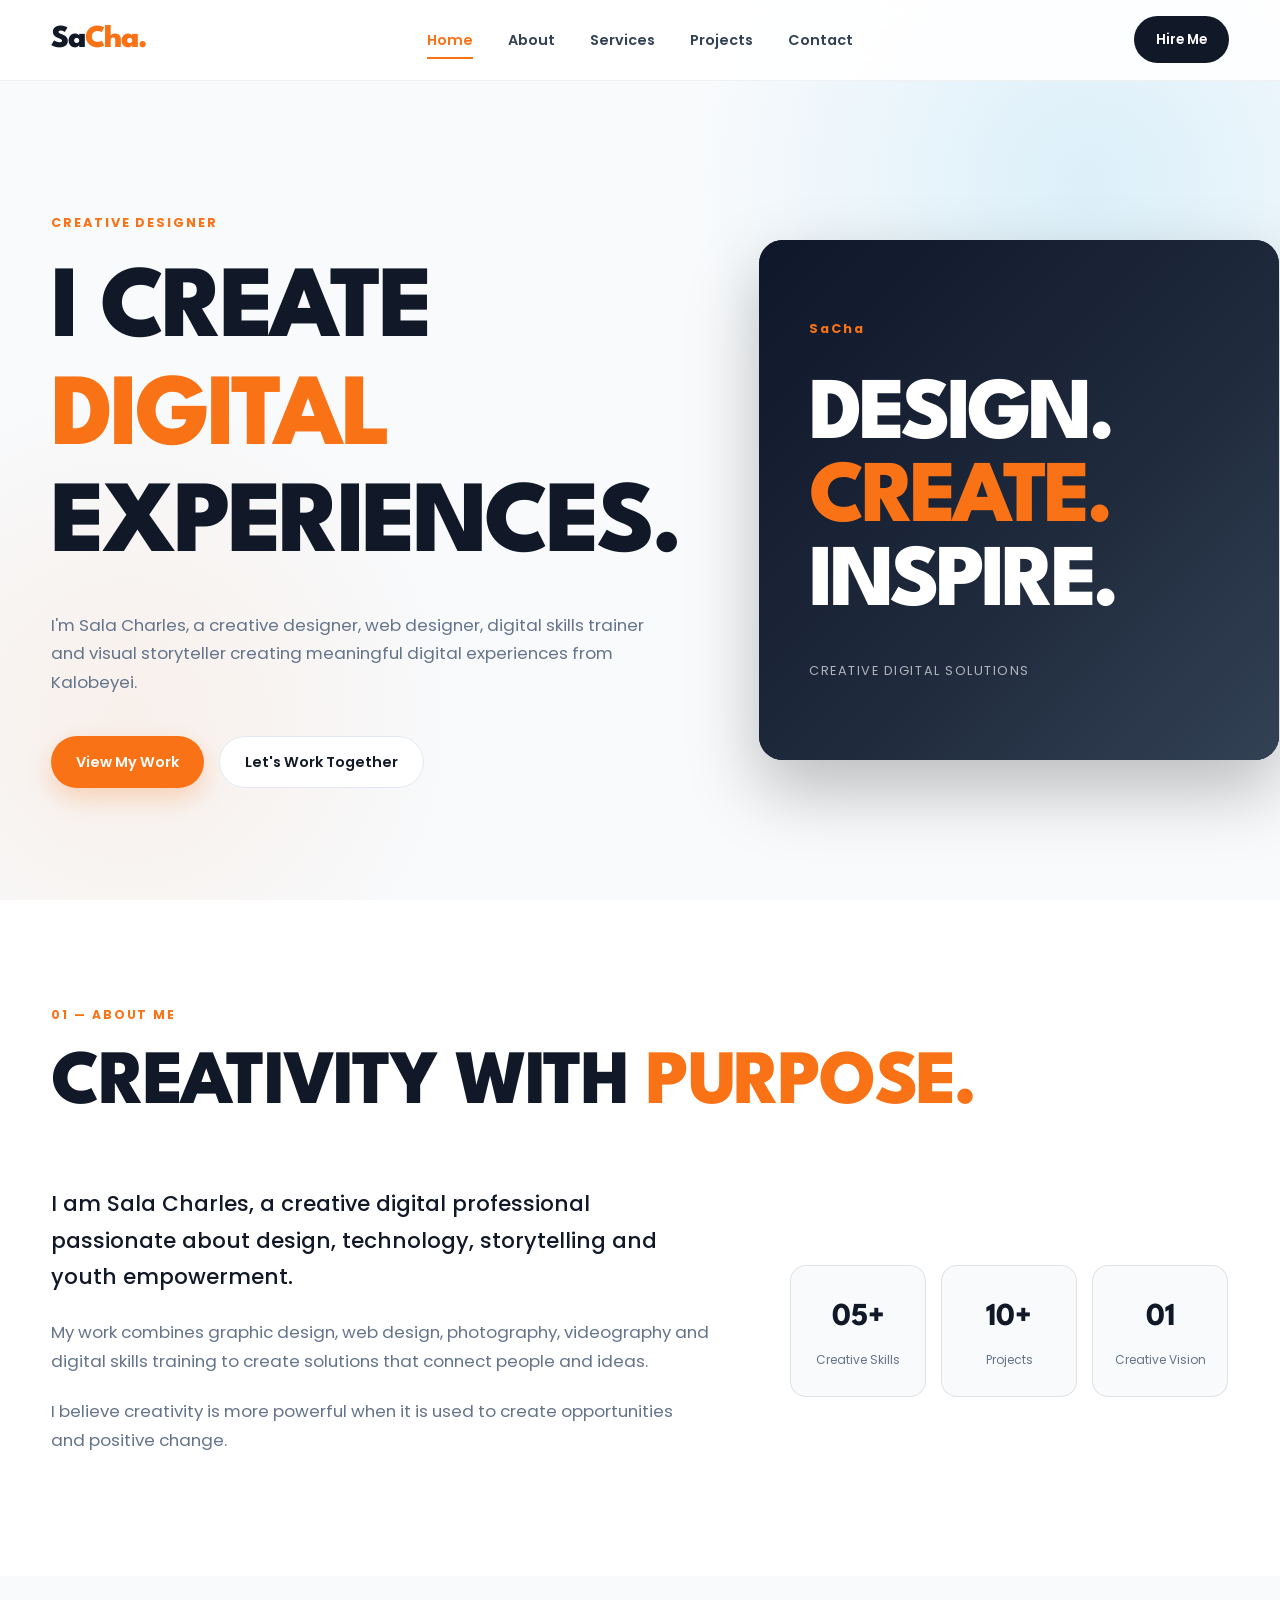
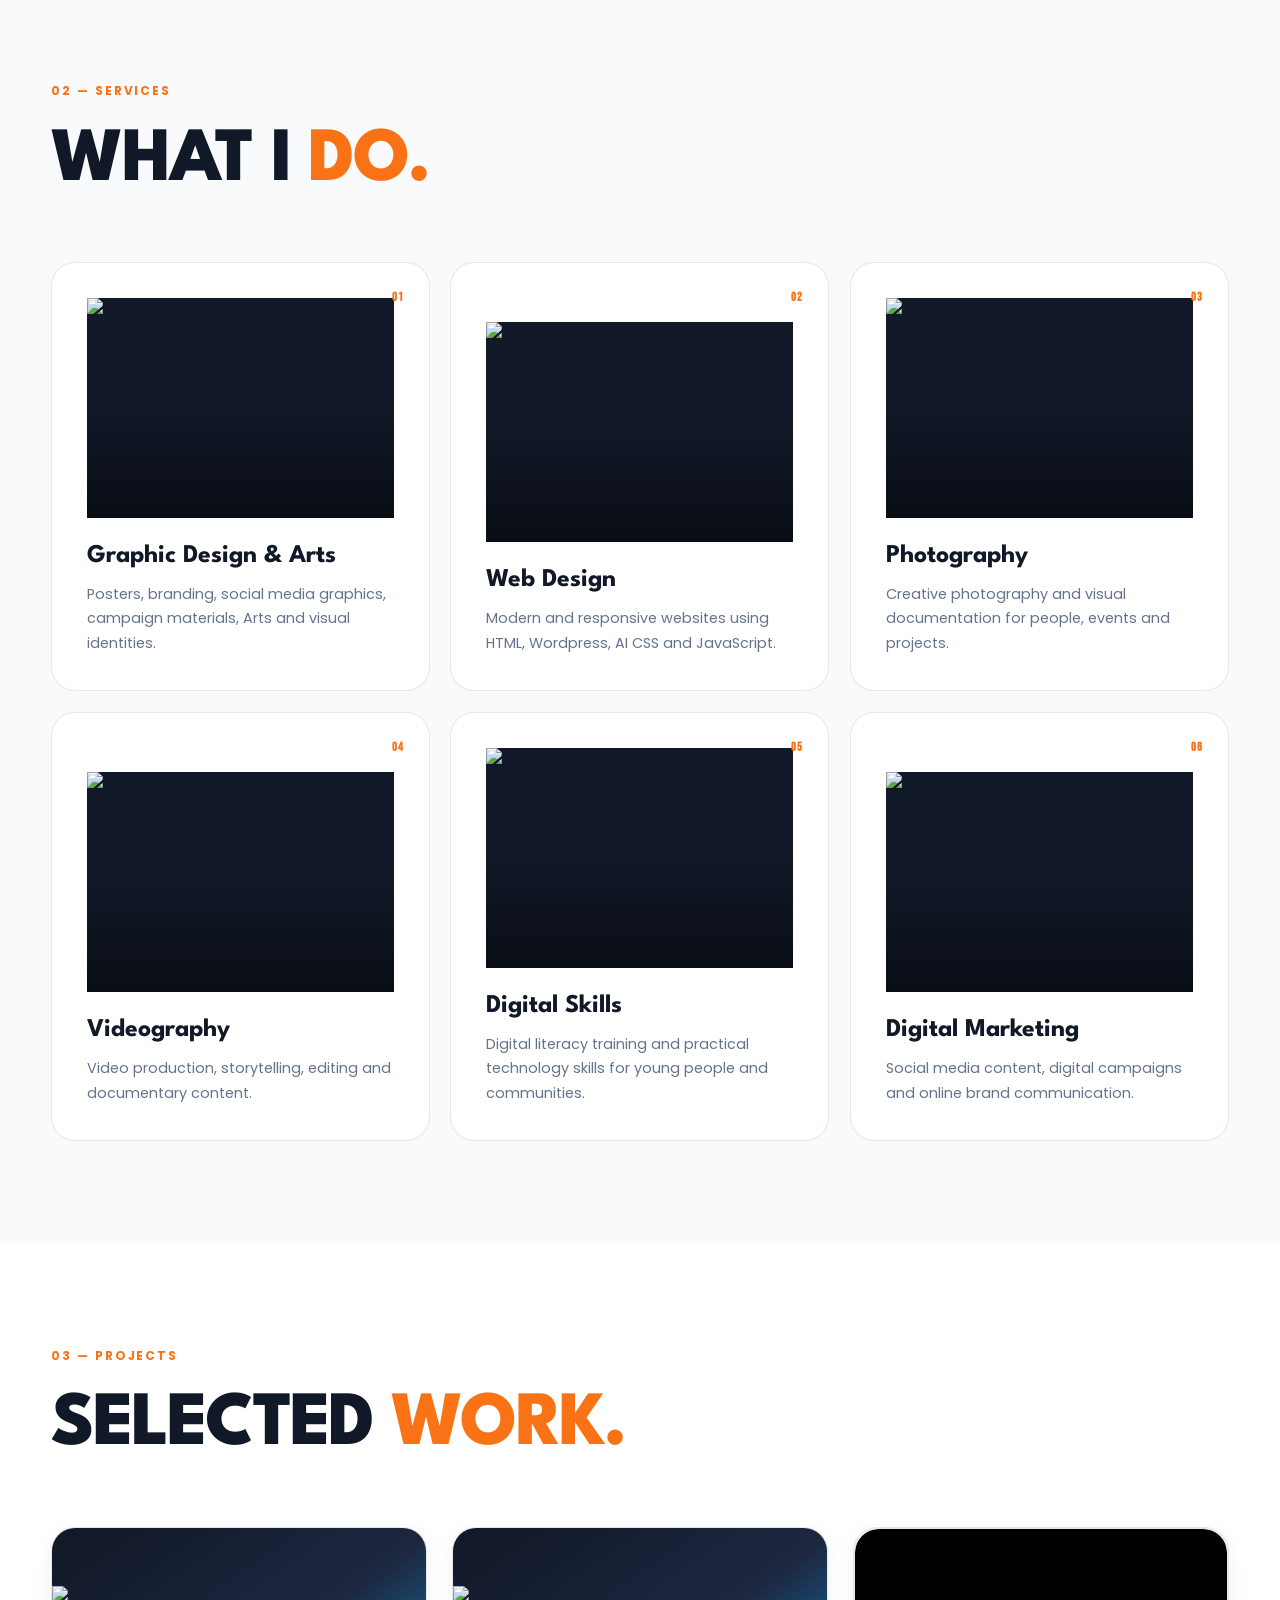
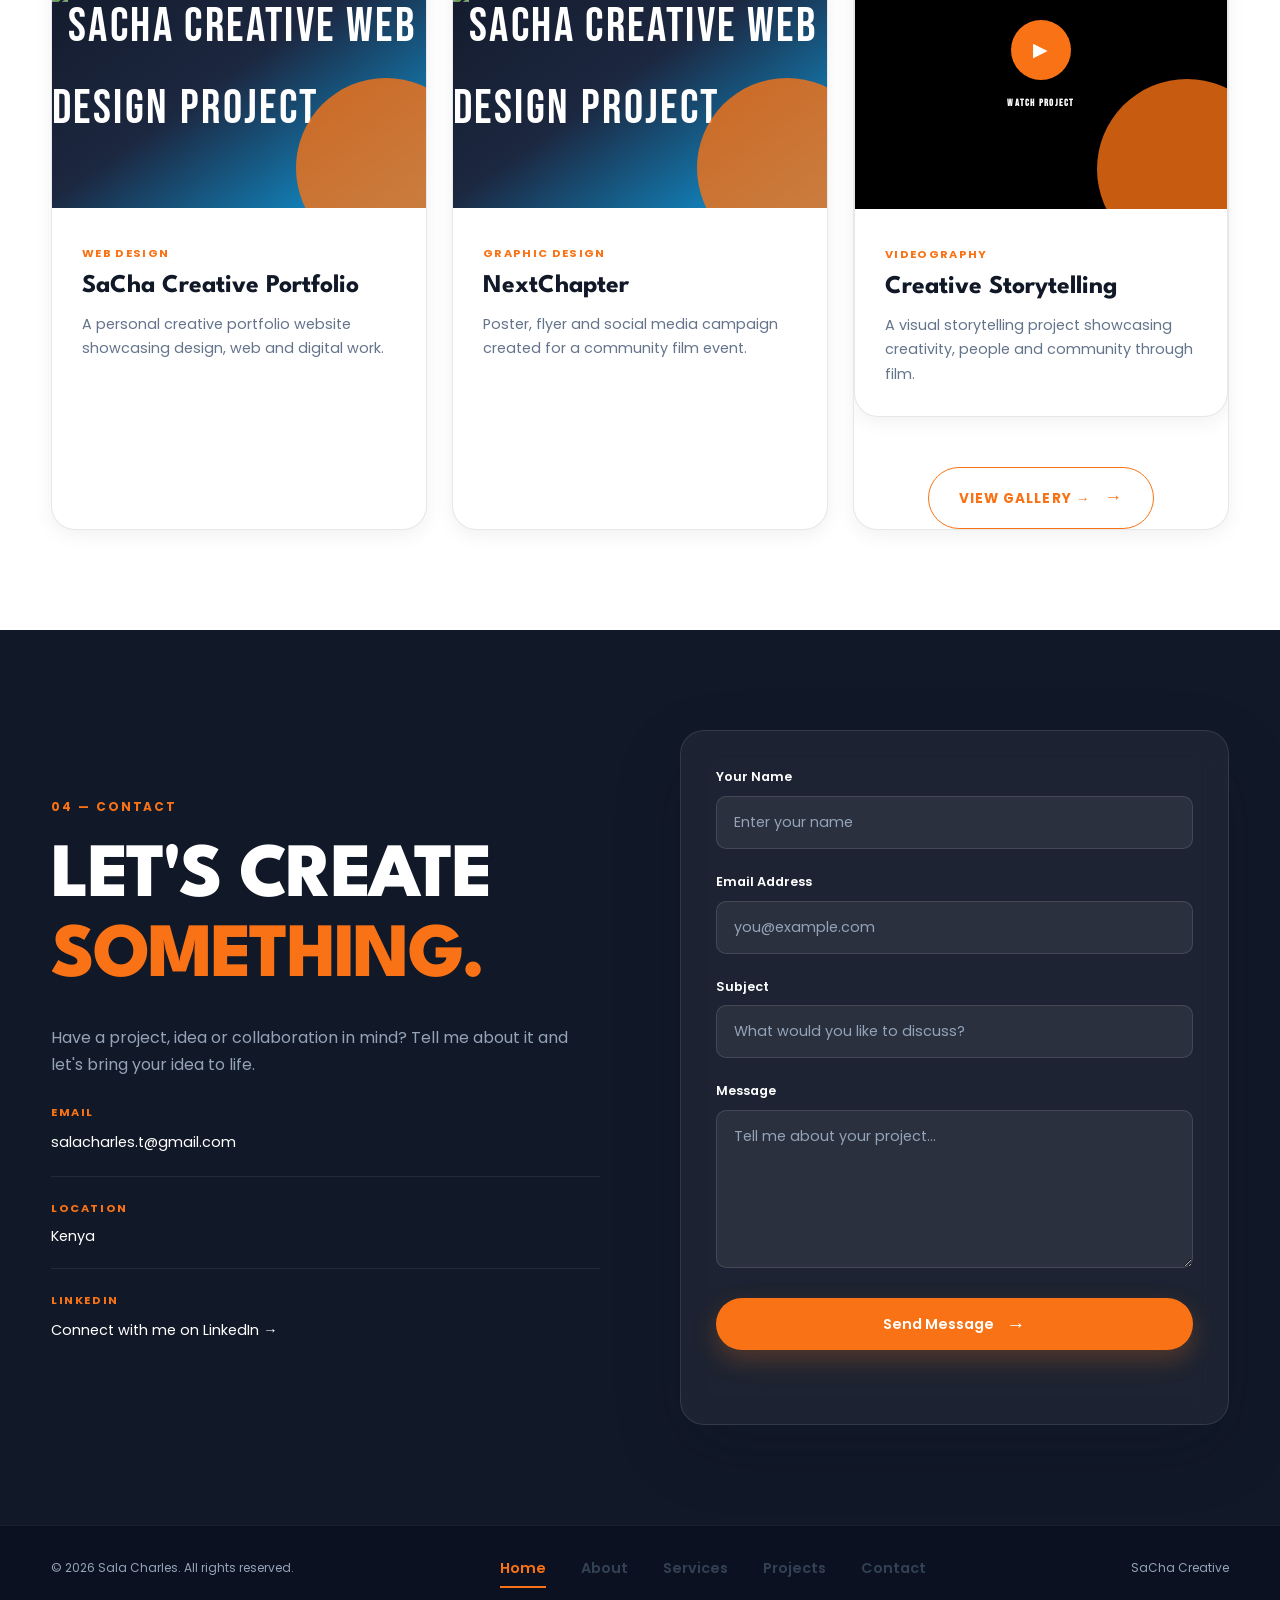
==== index.html @ 3d979593 "Add files via upload" ====
<!DOCTYPE html>
<html lang="en">
<head>
    <meta charset="UTF-8">

    <meta name="viewport" content="width=device-width, initial-scale=1.0">

    <meta name="description" content="Sala Charles — Creative Designer, Web Designer, Digital Skills Trainer and Visual Storyteller.">

    <title>Sala Charles | Creative Portfolio</title>

    <!-- Google Fonts -->
    <link rel="preconnect" href="https://fonts.googleapis.com">
    <link rel="preconnect" href="https://fonts.gstatic.com" crossorigin>

    <link href="https://fonts.googleapis.com/css2?family=Bebas+Neue&family=League+Spartan:wght@400;500;600;700;800&family=Poppins:wght@300;400;500;600;700&display=swap" rel="stylesheet">

    <!-- CSS -->
    <link rel="stylesheet" href="style.css">
</head>

<body>

<!-- =========================
     PAGE LOADER
========================== -->

<div id="page-loader">

    <div class="loader-content">

        <img
            src="../sala/image/Screenshot_10-8-2026_165847_.jpeg"
            alt="SaCha Logo"
            class="loader-logo"
        >

        <div class="loader-text">
            LOADING<span>...</span>
        </div>

    </div>

</div>

    <!-- =========================
         NAVIGATION
    ========================== -->
    <header class="navbar">

        <div class="container nav-container">

            <a href="#home" class="logo">
                Sa<span>Cha.</span>
            </a>

            <nav class="nav-menu">

                <a href="#home">Home</a>

                <a href="#about">About</a>

                <a href="#services">Services</a>

                <a href="#projects">Projects</a>

                <a href="#contact">Contact</a>

            </nav>

            <a href="#contact" class="nav-button">
                Hire Me
            </a>
              
        </div>

    </header>


    <!-- =========================
         HERO SECTION
    ========================== -->
    <main>

        <section id="home" class="hero">

            <div class="container hero-container">

                <div class="hero-content">

                    <p class="hero-small-text">
                        CREATIVE DESIGNER • DIGITAL CREATOR
                    </p>

                    <h1>
                        I CREATE
                        <span>DIGITAL</span>
                        EXPERIENCES.
                    </h1>

                    <p class="hero-description">
                        I'm Sala Charles, a creative designer, web designer,
                        digital skills trainer and visual storyteller creating
                        meaningful digital experiences from Kalobeyei.
                    </p>

                    <div class="hero-buttons">

                        <a href="#projects" class="btn btn-primary">
                            View My Work
                        </a>

                        <a href="#contact" class="btn btn-secondary">
                            Let's Work Together
                        </a>

                    </div>

                </div>


<!-- =========================
     HERO CREATIVE COVER
========================== -->

<div class="hero-visual">

    <!-- Professional Photo -->

    <div class="hero-photo">

        <img
            src="../sala/image/sala ta Ihisa.png"
            alt="Sala Charles - Professional Portrait"
        >

    </div>


    <!-- Cover / Text -->

    <div class="hero-cover">

        <div class="cover-content">

            <span class="cover-number">
                SaCha
            </span>

            <h2>
                DESIGN.
            </h2>

            <h2>
                CREATE.
            </h2>

            <h2>
                INSPIRE.
            </h2>

            <p>
                Creative Digital Solutions
            </p>

        </div>

    </div>

</div>

            </div>

        </section>


        <!-- =========================
             ABOUT SECTION
        ========================== -->
        <section id="about" class="about section">

            

            <div class="container">

                <div class="section-heading">

                    <p class="section-label">
                        01 — ABOUT ME
                    </p>

                    <h2>
                        CREATIVITY WITH
                        <span>PURPOSE.</span>
                    </h2>

                </div>


                <div class="about-content">

                    <div class="about-text">

                        <p>
                            I am Sala Charles, a creative digital professional
                            passionate about design, technology, storytelling
                            and youth empowerment.
                        </p>

                        <p>
                            My work combines graphic design, web design,
                            photography, videography and digital skills training
                            to create solutions that connect people and ideas.
                        </p>

                        <p>
                            I believe creativity is more powerful when it is
                            used to create opportunities and positive change.
                        </p>

                    </div>


                    <div class="about-stats">

                        <div class="stat">
                            <strong>05+</strong>
                            <span>Creative Skills</span>
                        </div>

                        <div class="stat">
                            <strong>10+</strong>
                            <span>Projects</span>
                        </div>

                        <div class="stat">
                            <strong>01</strong>
                            <span>Creative Vision</span>
                        </div>

                    </div>

                </div>

            </div>

        </section>


<!-- =========================
     SERVICES SECTION
========================== -->

<section id="services" class="services section">

    <div class="container">

        <div class="section-heading">

            <p class="section-label">
                02 — SERVICES
            </p>

            <h2>
                WHAT I
                <span>DO.</span>
            </h2>

        </div>


        <div class="services-grid">


            <!-- =========================
                 01 — GRAPHIC DESIGN
            ========================== -->

            <article class="service-card">

                <div class="service-image">

                    <img
                        src="../sala/image/EXPLAINER.png"
                        alt="Graphic Design"
                        loading="lazy"
                    >

                </div>

                <span class="service-number">
                    01
                </span>

                <h3>
                    Graphic Design & Arts
                </h3>

                <p>
                    Posters, branding, social media graphics,
                    campaign materials, Arts and visual identities.
                </p>

            </article>


            <!-- =========================
                 02 — WEB DESIGN
            ========================== -->

            <article class="service-card">

                <div class="service-image">

                    <img
                        src="../sala/image/hereo-NextChapter.png"
                        alt="Web Design"
                        loading="lazy"
                    >

                </div>

                <span class="service-number">
                    02
                </span>

                <h3>
                    Web Design
                </h3>

                <p>
                    Modern and responsive websites using HTML, Wordpress, AI
                    CSS and JavaScript.
                </p>

            </article>


            <!-- =========================
                 03 — PHOTOGRAPHY
            ========================== -->

            <article class="service-card">

                <div class="service-image">

                    <img
                        src="../sala/image/sala (2).png"
                        alt="Photography"
                        loading="lazy"
                    >

                </div>

                <span class="service-number">
                    03
                </span>

                <h3>
                    Photography
                </h3>

                <p>
                    Creative photography and visual documentation
                    for people, events and projects.
                </p>

            </article>


            <!-- =========================
                 04 — VIDEOGRAPHY
            ========================== -->

            <article class="service-card">

                <div class="service-image">

                    <img
                        src="../sala/image/Video Editing.jpg"
                        alt="Videography"
                        loading="lazy"
                    >

                </div>

                <span class="service-number">
                    04
                </span>

                <h3>
                    Videography
                </h3>

                <p>
                    Video production, storytelling, editing and
                    documentary content.
                </p>

            </article>


            <!-- =========================
                 05 — DIGITAL SKILLS
            ========================== -->

            <article class="service-card">

                <div class="service-image">

                    <img
                        src="../sala/image/A look back at the final touches on Monza—project complete!.jpg"
                        alt="Digital Skills Training"
                        loading="lazy"
                    >

                </div>

                <span class="service-number">
                    05
                </span>

                <h3>
                    Digital Skills
                </h3>

                <p>
                    Digital literacy training and practical technology
                    skills for young people and communities.
                </p>

            </article>


            <!-- =========================
                 06 — DIGITAL MARKETING
            ========================== -->

            <article class="service-card">

                <div class="service-image">

                    <img
                        src="../sala/image/111.jpg"
                        alt="Digital Marketing"
                        loading="lazy"
                    >

                </div>

                <span class="service-number">
                    06
                </span>

                <h3>
                    Digital Marketing
                </h3>

                <p>
                    Social media content, digital campaigns and
                    online brand communication.
                </p>

            </article>


        </div>

    </div>

</section>


        <!-- =========================
             PROJECTS SECTION
        ========================== -->
        <section id="projects" class="projects section">

            <div class="container">

                <div class="section-heading">

                    <p class="section-label">
                        03 — PROJECTS
                    </p>

                    <h2>
                        SELECTED
                        <span>WORK.</span>
                    </h2>

                </div>


                <div class="projects-grid">

                    <article class="project-card">

<div class="project-image">
    <img src="../sala/image/project1.png" alt="SaCha Creative web design project">
</div>

                        <div class="project-content">

                            <span>
                                WEB DESIGN
                            </span>

                            <h3>
                                SaCha Creative Portfolio
                            </h3>

                            <p>
                                A personal creative portfolio website
                                showcasing design, web and digital work.
                            </p>

                        </div>

                    </article>


                    <article class="project-card">

<div class="project-image">
    <img src="../sala/image/post.jpeg" alt="SaCha Creative web design project">
</div>

                        <div class="project-content">

                            <span>
                                GRAPHIC DESIGN
                            </span>

                            <h3>
                                NextChapter
                            </h3>

                            <p>
                                Poster, flyer and social media campaign
                                created for a community film event.
                            </p>

                        </div>

                    </article>


                    <article class="project-card">

<!-- =========================
     VIDEO PROJECT
========================== -->

<article class="project-card video-project">

    <div class="project-image video-container">

        <video
            class="project-video"
            autoplay
            muted
            loop
            playsinline
            preload="metadata"
            poster="images/video-poster.jpg"
        >

            <source
                src="../sala/videos/vidio.mp4"
                type="video/mp4"
            >

            Your browser does not support video.

        </video>


        <!-- Video Overlay -->

        <div class="video-overlay">

            <button
                class="video-play-button"
                type="button"
                aria-label="Play or pause video"
            >
                ▶
            </button>

            <span class="video-label">
                WATCH PROJECT
            </span>

        </div>


        <!-- Video Controls -->

        <div class="video-controls">

            <button
                class="video-control play-control"
                type="button"
                aria-label="Play or pause"
            >
                ▶
            </button>

            <div class="video-progress">

                <div class="video-progress-bar"></div>

            </div>

            <button
                class="video-control fullscreen-control"
                type="button"
                aria-label="Fullscreen"
            >
                ⛶
            </button>

        </div>

    </div>


    <!-- Project Information -->

    <div class="project-content">

        <span>
            VIDEOGRAPHY
        </span>

        <h3>
            Creative Storytelling
        </h3>

        <p>
            A visual storytelling project showcasing creativity,
            people and community through film.
        </p>
        

    </div>

    

</article>

<div class="projects-gallery-button">

    <a href="gallery.html" class="gallery-btn">
        View Gallery →
    </a>

</div>

        </section>
<!-- =========================
     CONTACT SECTION
========================== -->

<section id="contact" class="contact section">

    <div class="container contact-container">

        <!-- LEFT SIDE -->
        <div class="contact-content">

            <p class="section-label">
                04 — CONTACT
            </p>

            <h2>
                LET'S CREATE
                <span>SOMETHING.</span>
            </h2>

            <p class="contact-intro">
                Have a project, idea or collaboration in mind?
                Tell me about it and let's bring your idea to life.
            </p>


            <!-- Contact Information -->

            <div class="contact-info">

                <div class="contact-info-item">

                    <span class="contact-info-label">
                        EMAIL
                    </span>

                    <a href="mailto:salacharles.t@gmail.com">
                        salacharles.t@gmail.com
                    </a>

                </div>


                <div class="contact-info-item">

                    <span class="contact-info-label">
                        LOCATION
                    </span>

                    <p>
                        Kenya
                    </p>

                </div>


                <div class="contact-info-item">

                    <span class="contact-info-label">
                        LINKEDIN
                    </span>

                    <a
                        href="https://www.linkedin.com/in/sala-charles-061554361/"
                        target="_blank"
                        rel="noopener noreferrer"
                    >
                        Connect with me on LinkedIn →
                    </a>

                </div>

            </div>

        </div>


        <!-- RIGHT SIDE — CONTACT FORM -->

        <div class="contact-form-wrapper">

            <form id="contactForm" class="contact-form">

                <!-- Name -->

                <div class="form-group">

                    <label for="name">
                        Your Name
                    </label>

                    <input
                        type="text"
                        id="name"
                        name="name"
                        placeholder="Enter your name"
                        autocomplete="name"
                        required
                    >

                </div>


                <!-- Email -->

                <div class="form-group">

                    <label for="email">
                        Email Address
                    </label>

                    <input
                        type="email"
                        id="email"
                        name="email"
                        placeholder="you@example.com"
                        autocomplete="email"
                        required
                    >

                </div>


                <!-- Subject -->

                <div class="form-group">

                    <label for="subject">
                        Subject
                    </label>

                    <input
                        type="text"
                        id="subject"
                        name="subject"
                        placeholder="What would you like to discuss?"
                        required
                    >

                </div>


                <!-- Message -->

                <div class="form-group">

                    <label for="message">
                        Message
                    </label>

                    <textarea
                        id="message"
                        name="message"
                        rows="6"
                        placeholder="Tell me about your project..."
                        required
                    ></textarea>

                </div>


                <!-- Submit -->

                <button
                    type="submit"
                    class="btn btn-primary form-submit"
                >
                    Send Message
                    <span>→</span>
                </button>


                <!-- Form Status -->

                <p
                    id="formStatus"
                    class="form-status"
                    aria-live="polite"
                ></p>

            </form>

        </div>

    </div>

</section>



    </main>


    <!-- =========================
         FOOTER
    ========================== -->
    <footer class="footer">

        <div class="container footer-container">

            <p>
                © 2026 Sala Charles. All rights reserved.
            </p>
<nav class="nav-menu">

                <a href="#home">Home</a>

                <a href="#about">About</a>

                <a href="#services">Services</a>

                <a href="#projects">Projects</a>

                <a href="#contact">Contact</a>

            </nav>
            <p>
                SaCha Creative
            </p>

        </div>

    </footer>


    <!-- JavaScript -->
    <script src="script.js"></script>

</body>
</html>
---- style.css ----
/* =========================================================
   SaCha Creative Portfolio
   style.css
   ========================================================= */


/* =========================================================
   1. ROOT VARIABLES
   ========================================================= */

:root {
    --blue-dark: #111827;
    --blue: #1c2740;
    --blue-light: #0ea5e9;

    --orange: #f97316;
    --orange-light: #fb923c;

    --white: #ffffff;
    --gray-50: #f8fafc;
    --gray-100: #f1f5f9;
    --gray-200: #e2e8f0;
    --gray-400: #94a3b8;
    --gray-500: #64748b;
    --gray-700: #334155;

    --text: #111827;
    --text-light: #64748b;

    --border: rgba(15, 23, 42, 0.10);

    --radius-sm: 8px;
    --radius-md: 16px;
    --radius-lg: 24px;
    --radius-xl: 32px;

    --shadow-sm: 0 5px 20px rgba(15, 23, 42, 0.06);
    --shadow-md: 0 15px 40px rgba(15, 23, 42, 0.10);
    --shadow-lg: 0 25px 70px rgba(15, 23, 42, 0.15);

    --transition: 0.3s ease;

    --container: 1200px;
}


/* =========================================================
   2. RESET
   ========================================================= */

* {
    margin: 0;
    padding: 0;
    box-sizing: border-box;
}

html {
    scroll-behavior: smooth;
}

body {
    font-family: "Poppins", sans-serif;
    background: var(--white);
    color: var(--text);
    line-height: 1.7;
    overflow-x: hidden;
}

img {
    max-width: 100%;
    display: block;
}

a {
    text-decoration: none;
    color: inherit;
}

button,
input,
textarea {
    font-family: inherit;
}

ul {
    list-style: none;
}


/* =========================================================
   3. GLOBAL CONTAINER
   ========================================================= */

.container {
    width: min(92%, var(--container));
    margin: 0 auto;
}


/* =========================================================
   4. TYPOGRAPHY
   ========================================================= */

h1,
h2,
h3 {
    font-family: "League Spartan", sans-serif;
    line-height: 1.05;
}

h1 {
    font-size: clamp(4rem, 8vw, 8rem);
    font-weight: 800;
    letter-spacing: -0.04em;
}

h2 {
    font-size: clamp(3rem, 6vw, 6rem);
    font-weight: 800;
    letter-spacing: -0.035em;
}

h3 {
    font-size: 1.6rem;
    font-weight: 700;
}

p {
    color: var(--text-light);
}


/* =========================================================
   5. SECTION
   ========================================================= */

.section {
    padding: 100px 0;
}

.section-heading {
    margin-bottom: 60px;
}

.section-label {
    display: inline-block;
    margin-bottom: 20px;

    font-size: 0.75rem;
    font-weight: 700;
    letter-spacing: 0.16em;

    color: var(--orange);
    text-transform: uppercase;
}

.section-heading h2 span,
.contact-content h2 span {
    color: var(--orange);
}


/* =========================================================
   6. NAVIGATION
   ========================================================= */

.navbar {
    position: fixed;
    top: 0;
    left: 0;

    width: 100%;

    z-index: 1000;

    background: rgba(255, 255, 255, 0.90);

    backdrop-filter: blur(16px);
    -webkit-backdrop-filter: blur(16px);

    border-bottom: 1px solid rgba(15, 23, 42, 0.06);
}

.nav-container {
    height: 80px;

    display: flex;
    align-items: center;
    justify-content: space-between;
}


/* Logo */

.logo {
    font-family: "League Spartan", sans-serif;

    font-size: 2rem;
    font-weight: 800;

    letter-spacing: -0.04em;

    color: var(--blue-dark);
}

.logo span {
    color: var(--orange);
}


/* Navigation links */

.nav-menu {
    display: flex;
    align-items: center;
    gap: 35px;
}

.nav-menu a {
    position: relative;

    font-size: 0.9rem;
    font-weight: 600;

    color: var(--gray-700);

    transition: var(--transition);
}

.nav-menu a::after {
    content: "";

    position: absolute;

    left: 0;
    bottom: -7px;

    width: 0;
    height: 2px;

    background: var(--orange);

    transition: var(--transition);
}

.nav-menu a:hover {
    color: var(--orange);
}

.nav-menu a:hover::after {
    width: 100%;
}


/* Hire button */

.nav-button {
    display: inline-flex;

    align-items: center;
    justify-content: center;

    padding: 12px 22px;

    background: var(--blue-dark);
    color: var(--white);

    border-radius: 50px;

    font-size: 0.85rem;
    font-weight: 600;

    transition: var(--transition);
}

.nav-button:hover {
    background: var(--orange);
    transform: translateY(-2px);
}


/* =========================================================
   7. HERO
   ========================================================= */

.hero {
    min-height: 100vh;

    display: flex;
    align-items: center;

    padding-top: 100px;

    background:
        radial-gradient(
            circle at 85% 20%,
            rgba(14, 165, 233, 0.12),
            transparent 30%
        ),
        radial-gradient(
            circle at 10% 80%,
            rgba(249, 115, 22, 0.08),
            transparent 25%
        ),
        var(--gray-50);

    position: relative;
    overflow: hidden;
}

.hero-container {
    display: grid;

    grid-template-columns: 1.1fr 0.9fr;

    gap: 80px;

    align-items: center;
}


/* Hero text */

.hero-small-text {
    margin-bottom: 25px;

    color: var(--orange);

    font-size: 0.8rem;
    font-weight: 700;

    letter-spacing: 0.15em;
}

.hero-content h1 {
    max-width: 800px;

    color: var(--blue-dark);
}

.hero-content h1 span {
    color: var(--orange);
}

.hero-description {
    max-width: 650px;

    margin-top: 30px;

    font-size: 1.05rem;
}


/* Hero buttons */

.hero-buttons {
    display: flex;
    flex-wrap: wrap;

    gap: 15px;

    margin-top: 40px;
}


/* =========================================================
   8. BUTTONS
   ========================================================= */

.btn {
    display: inline-flex;

    align-items: center;
    justify-content: center;

    min-height: 52px;

    padding: 0 25px;

    border-radius: 50px;

    font-size: 0.9rem;
    font-weight: 600;

    transition: var(--transition);
}

.btn-primary {
    background: var(--orange);
    color: var(--white);

    box-shadow: 0 10px 25px rgba(249, 115, 22, 0.25);
}

.btn-primary:hover {
    background: var(--blue-dark);

    transform: translateY(-3px);

    box-shadow: 0 15px 30px rgba(15, 23, 42, 0.20);
}

.btn-secondary {
    border: 1px solid var(--gray-200);

    background: var(--white);

    color: var(--blue-dark);
}

.btn-secondary:hover {
    border-color: var(--blue-dark);

    background: var(--blue-dark);

    color: var(--white);

    transform: translateY(-3px);
}


/* =========================================================
   9. HERO VISUAL
   ========================================================= */

.hero-visual {
    display: flex;

    align-items: center;
    justify-content: center;
}

.hero-card {
    width: min(100%, 450px);
    aspect-ratio: 0.8;

    padding: 30px;

    position: relative;

    display: flex;
    flex-direction: column;
    justify-content: space-between;

    overflow: hidden;

    border-radius: var(--radius-xl);

    background:
        linear-gradient(
            145deg,
            var(--blue-dark),
            var(--blue) 55%,
            var(--blue-light)
        );

    color: var(--white);

    box-shadow: var(--shadow-lg);

    transform: rotate(3deg);

    transition: 0.5s ease;
}

.hero-card:hover {
    transform: rotate(0deg) translateY(-10px);
}


/* Decorative circle */

.hero-card::before {
    content: "";

    position: absolute;

    width: 300px;
    height: 300px;

    right: -100px;
    top: -100px;

    border-radius: 50%;

    background: rgba(249, 115, 22, 0.8);
}

.hero-card::after {
    content: "";

    position: absolute;

    width: 180px;
    height: 180px;

    left: -70px;
    bottom: -70px;

    border-radius: 50%;

    border: 2px solid rgba(255, 255, 255, 0.15);
}


/* Card content */

.hero-card-top,
.hero-card-bottom {
    display: flex;
    justify-content: space-between;

    position: relative;

    z-index: 2;

    font-size: 0.7rem;
    font-weight: 600;

    letter-spacing: 0.12em;
}

.hero-card-title {
    position: relative;

    z-index: 2;

    font-family: "Bebas Neue", sans-serif;

    font-size: clamp(4rem, 7vw, 6rem);

    line-height: 0.85;

    letter-spacing: 0.02em;
}


/* =========================================================
   10. ABOUT
   ========================================================= */

.about {
    background: var(--white);
}

.about-content {
    display: grid;

    grid-template-columns: 1.2fr 0.8fr;

    gap: 80px;

    align-items: center;
}

.about-text {
    max-width: 700px;
}

.about-text p {
    margin-bottom: 22px;

    font-size: 1.05rem;
}

.about-text p:first-child {
    font-size: 1.35rem;

    color: var(--text);

    font-weight: 500;
}


/* Stats */

.about-stats {
    display: grid;

    grid-template-columns: repeat(3, 1fr);

    gap: 15px;
}

.stat {
    padding: 25px 15px;

    border: 1px solid var(--border);

    border-radius: var(--radius-md);

    background: var(--gray-50);

    text-align: center;

    transition: var(--transition);
}

.stat:hover {
    transform: translateY(-7px);

    background: var(--blue-dark);

    color: var(--white);
}

.stat strong {
    display: block;

    font-family: "League Spartan", sans-serif;

    font-size: 2rem;
}

.stat span {
    display: block;

    margin-top: 5px;

    color: var(--gray-500);

    font-size: 0.75rem;
}

.stat:hover span {
    color: var(--gray-200);
}


/* =========================================================
   11. SERVICES
   ========================================================= */

.services {
    background: var(--gray-50);
}

.services-grid {
    display: grid;

    grid-template-columns: repeat(3, 1fr);

    gap: 20px;
}

.service-card {
    min-height: 300px;

    padding: 35px;

    position: relative;

    display: flex;
    flex-direction: column;
    justify-content: flex-end;

    overflow: hidden;

    border: 1px solid var(--border);

    border-radius: var(--radius-lg);

    background: var(--white);

    transition: 0.4s ease;
}

.service-card:hover {
    transform: translateY(-10px);

    background: var(--blue-dark);

    box-shadow: var(--shadow-lg);
}

.service-number {
    position: absolute;

    top: 25px;
    right: 25px;

    font-family: "Bebas Neue", sans-serif;

    font-size: 2rem;

    color: var(--gray-200);

    transition: var(--transition);
}

.service-card:hover .service-number {
    color: var(--orange);
}

.service-card h3 {
    margin-bottom: 12px;

    color: var(--blue-dark);

    transition: var(--transition);
}

.service-card p {
    font-size: 0.9rem;

    transition: var(--transition);
}

.service-card:hover h3 {
    color: var(--white);
}

.service-card:hover p {
    color: var(--gray-400);
}


/* =========================================================
   12. PROJECTS
   ========================================================= */

.projects {
    background: var(--white);
}

.projects-grid {
    display: grid;

    grid-template-columns: repeat(3, 1fr);

    gap: 25px;
}

.project-card {
    overflow: hidden;

    border: 1px solid var(--border);

    border-radius: var(--radius-lg);

    background: var(--white);

    box-shadow: var(--shadow-sm);

    transition: 0.4s ease;
}

.project-card:hover {
    transform: translateY(-10px);

    box-shadow: var(--shadow-lg);
}


/* Project image placeholder */

.project-image {
    height: 280px;

    display: flex;

    align-items: center;
    justify-content: center;

    background:
        linear-gradient(
            145deg,
            var(--blue-dark),
            var(--blue),
            var(--blue-light)
        );

    color: var(--white);

    font-family: "Bebas Neue", sans-serif;

    font-size: 3rem;

    letter-spacing: 0.05em;

    position: relative;

    overflow: hidden;
}

.project-image::after {
    content: "";

    position: absolute;

    width: 180px;
    height: 180px;

    right: -50px;
    bottom: -50px;

    border-radius: 50%;

    background: var(--orange);

    opacity: 0.8;
}


/* Project content */

.project-content {
    padding: 30px;
}

.project-content span {
    display: inline-block;

    margin-bottom: 10px;

    color: var(--orange);

    font-size: 0.7rem;
    font-weight: 700;

    letter-spacing: 0.12em;
}

.project-content h3 {
    margin-bottom: 12px;
}

.project-content p {
    font-size: 0.9rem;
}


/* =========================================================
   13. CONTACT
   ========================================================= */

.contact {
    background: var(--blue-dark);

    color: var(--white);
}

.contact-container {
    display: grid;

    grid-template-columns: 1.2fr 0.8fr;

    gap: 80px;

    align-items: center;
}

.contact-content h2 {
    color: var(--white);

    max-width: 700px;
}

.contact-content > p:not(.section-label) {
    max-width: 550px;

    margin: 25px 0;

    color: var(--gray-400);
}


/* Contact details */

.contact-details {
    display: flex;
    flex-direction: column;

    gap: 25px;

    padding: 30px;

    border: 1px solid rgba(255, 255, 255, 0.1);

    border-radius: var(--radius-lg);

    background: rgba(255, 255, 255, 0.04);
}

.contact-details div {
    padding-bottom: 20px;

    border-bottom: 1px solid rgba(255, 255, 255, 0.08);
}

.contact-details div:last-child {
    padding-bottom: 0;

    border-bottom: none;
}

.contact-details span {
    display: block;

    margin-bottom: 5px;

    color: var(--orange);

    font-size: 0.7rem;
    font-weight: 700;

    letter-spacing: 0.12em;

    text-transform: uppercase;
}

.contact-details a,
.contact-details p {
    color: var(--white);

    font-size: 0.95rem;

    transition: var(--transition);
}

.contact-details a:hover {
    color: var(--orange);
}


/* =========================================================
   14. FOOTER
   ========================================================= */

.footer {
    padding: 30px 0;

    background: #0b1120;

    border-top: 1px solid rgba(255, 255, 255, 0.06);
}

.footer-container {
    display: flex;

    justify-content: space-between;
    align-items: center;

    gap: 20px;
}

.footer p {
    color: var(--gray-400);

    font-size: 0.75rem;
}


/* =========================================================
   15. HOVER EFFECTS
   ========================================================= */

.service-card,
.project-card,
.stat,
.hero-card,
.btn,
.nav-button {
    will-change: transform;
}


/* =========================================================
   16. SELECTION
   ========================================================= */

::selection {
    background: var(--orange);

    color: var(--white);
}


/* =========================================================
   17. SCROLLBAR
   ========================================================= */

::-webkit-scrollbar {
    width: 10px;
}

::-webkit-scrollbar-track {
    background: var(--gray-100);
}

::-webkit-scrollbar-thumb {
    background: var(--blue-dark);

    border-radius: 10px;
}

::-webkit-scrollbar-thumb:hover {
    background: var(--orange);
}


/* =========================================================
   18. RESPONSIVE — TABLETS
   ========================================================= */

@media (max-width: 1000px) {

    .hero-container {
        grid-template-columns: 1fr;

        gap: 60px;

        padding: 80px 0;
    }

    .hero-content {
        text-align: center;
    }

    .hero-description {
        margin-left: auto;
        margin-right: auto;
    }

    .hero-buttons {
        justify-content: center;
    }

    .hero-visual {
        max-width: 500px;

        width: 100%;

        margin: 0 auto;
    }

    .about-content {
        grid-template-columns: 1fr;

        gap: 50px;
    }

    .services-grid {
        grid-template-columns: repeat(2, 1fr);
    }

    .projects-grid {
        grid-template-columns: repeat(2, 1fr);
    }

    .contact-container {
        grid-template-columns: 1fr;

        gap: 50px;
    }
}


/* =========================================================
   19. RESPONSIVE — MOBILE
   ========================================================= */

@media (max-width: 700px) {

    .section {
        padding: 80px 0;
    }


    /* Navigation */

    .nav-container {
        height: 70px;
    }

    .nav-menu {
        display: none;
    }

    .nav-button {
        padding: 10px 17px;

        font-size: 0.75rem;
    }


    /* Hero */

    .hero {
        min-height: auto;

        padding-top: 120px;
        padding-bottom: 80px;
    }

    .hero-container {
        padding: 0;
    }

    .hero-content h1 {
        font-size: clamp(3.5rem, 17vw, 5rem);
    }

    .hero-description {
        font-size: 0.95rem;
    }

    .hero-buttons {
        flex-direction: column;

        align-items: stretch;
    }

    .btn {
        width: 100%;
    }

    .hero-card {
        transform: none;
    }

    .hero-card:hover {
        transform: translateY(-5px);
    }


    /* About */

    .about-stats {
        grid-template-columns: 1fr;
    }


    /* Services */

    .services-grid {
        grid-template-columns: 1fr;
    }

    .service-card {
        min-height: 260px;
    }


    /* Projects */

    .projects-grid {
        grid-template-columns: 1fr;
    }

    .project-image {
        height: 240px;
    }


    /* Contact */

    .contact-container {
        gap: 40px;
    }

    .contact-details {
        padding: 25px;
    }


    /* Footer */

    .footer-container {
        flex-direction: column;

        text-align: center;
    }

}


/* =========================================================
   20. VERY SMALL SCREENS
   ========================================================= */

@media (max-width: 400px) {

    .container {
        width: 90%;
    }

    .logo {
        font-size: 1.7rem;
    }

    .hero-content h1 {
        font-size: 3.2rem;
    }

    .hero-card-title {
        font-size: 4rem;
    }

    .section-heading h2 {
        font-size: 3rem;
    }

}

.nav-menu a.active {
    color: var(--orange);
}

.nav-menu a.active::after {
    width: 100%;
}

.navbar.scrolled {
    box-shadow: 0 5px 25px rgba(15, 23, 42, 0.08);
}

/* =========================================================
   CONTACT PAGE
========================================================= */

.contact {
    background: var(--blue-dark);
    color: var(--white);
}

.contact-container {
    display: grid;
    grid-template-columns: 1fr 1fr;
    gap: 80px;
    align-items: center;
}


/* =========================
   LEFT SIDE
========================= */

.contact-content h2 {
    color: var(--white);
    max-width: 650px;
}

.contact-intro {
    max-width: 550px;
    margin: 25px 0 40px;
    color: var(--gray-400);
    font-size: 1rem;
}


/* =========================
   CONTACT INFORMATION
========================= */

.contact-info {
    display: flex;
    flex-direction: column;
    gap: 22px;
}

.contact-info-item {
    padding-bottom: 20px;
    border-bottom: 1px solid rgba(255, 255, 255, 0.08);
}

.contact-info-item:last-child {
    border-bottom: none;
}

.contact-info-label {
    display: block;
    margin-bottom: 6px;

    color: var(--orange);

    font-size: 0.7rem;
    font-weight: 700;

    letter-spacing: 0.14em;
}

.contact-info-item a,
.contact-info-item p {
    color: var(--white);
    font-size: 0.9rem;
    transition: 0.3s ease;
}

.contact-info-item a:hover {
    color: var(--orange);
}


/* =========================
   CONTACT FORM
========================= */

.contact-form-wrapper {
    width: 100%;
}

.contact-form {
    padding: 35px;

    border: 1px solid rgba(255, 255, 255, 0.1);

    border-radius: var(--radius-lg);

    background: rgba(255, 255, 255, 0.05);

    backdrop-filter: blur(15px);
    -webkit-backdrop-filter: blur(15px);

    box-shadow: var(--shadow-lg);
}


/* Form fields */

.form-group {
    margin-bottom: 22px;
}

.form-group label {
    display: block;

    margin-bottom: 8px;

    color: var(--white);

    font-size: 0.8rem;
    font-weight: 600;
}


/* Inputs */

.form-group input,
.form-group textarea {
    width: 100%;

    padding: 15px 17px;

    border: 1px solid rgba(255, 255, 255, 0.12);

    border-radius: 10px;

    outline: none;

    background: rgba(255, 255, 255, 0.06);

    color: var(--white);

    font-size: 0.9rem;

    transition: 0.3s ease;
}


/* Placeholder */

.form-group input::placeholder,
.form-group textarea::placeholder {
    color: var(--gray-400);
}


/* Focus */

.form-group input:focus,
.form-group textarea:focus {
    border-color: var(--orange);

    background: rgba(255, 255, 255, 0.09);

    box-shadow:
        0 0 0 3px rgba(249, 115, 22, 0.12);
}


/* Message box */

.form-group textarea {
    min-height: 150px;

    resize: vertical;
}


/* =========================
   SEND BUTTON
========================= */

.form-submit {
    width: 100%;

    border: none;

    cursor: pointer;

    gap: 12px;
}

.form-submit span {
    font-size: 1.2rem;

    transition: transform 0.3s ease;
}

.form-submit:hover span {
    transform: translateX(5px);
}


/* =========================
   FORM STATUS
========================= */

.form-status {
    min-height: 24px;

    margin-top: 15px;

    text-align: center;

    font-size: 0.8rem;
}


/* =========================
   TABLET
========================= */

@media (max-width: 1000px) {

    .contact-container {
        grid-template-columns: 1fr;

        gap: 50px;
    }

    .contact-content {
        max-width: 700px;
    }

}


/* =========================
   MOBILE
========================= */

@media (max-width: 700px) {

    .contact {
        padding: 80px 0;
    }

    .contact-form {
        padding: 25px;
    }

    .contact-content h2 {
        font-size: 3.2rem;
    }

}

/* =========================================================
   PROFESSIONAL PROJECT VIDEO
========================================================= */


/* Video container */

.video-container {
    position: relative;

    height: 280px;

    overflow: hidden;

    background: #000;

    border-radius: var(--radius-lg) var(--radius-lg) 0 0;
}


/* Video */

.project-video {
    width: 100%;
    height: 100%;

    display: block;

    object-fit: cover;

    background: #000;

    cursor: pointer;

    transition: transform 0.6s ease;
}


/* Zoom video slightly on card hover */

.video-project:hover .project-video {
    transform: scale(1.04);
}


/* =========================================================
   VIDEO OVERLAY
========================================================= */

.video-overlay {
    position: absolute;

    inset: 0;

    display: flex;

    flex-direction: column;

    align-items: center;
    justify-content: center;

    gap: 10px;

    background: rgba(0, 0, 0, 0.18);

    pointer-events: none;

    transition: 0.3s ease;
}


/* Play button */

.video-play-button {
    width: 60px;
    height: 60px;

    display: flex;

    align-items: center;
    justify-content: center;

    border: none;

    border-radius: 50%;

    background: var(--orange);

    color: var(--white);

    font-size: 1.2rem;

    cursor: pointer;

    pointer-events: auto;

    box-shadow:
        0 10px 30px rgba(0, 0, 0, 0.3);

    transition: 0.3s ease;
}

.video-play-button:hover {
    transform: scale(1.1);

    background: var(--white);

    color: var(--orange);
}


/* Label */

.video-label {
    padding: 5px 12px;

    border-radius: 20px;

    background: rgba(0, 0, 0, 0.55);

    color: var(--white);

    font-size: 0.65rem;

    font-weight: 700;

    letter-spacing: 0.12em;
}


/* =========================================================
   VIDEO CONTROLS
========================================================= */

.video-controls {
    position: absolute;

    left: 15px;
    right: 15px;
    bottom: 15px;

    display: flex;

    align-items: center;

    gap: 10px;

    padding: 8px 10px;

    border-radius: 12px;

    background: rgba(0, 0, 0, 0.65);

    backdrop-filter: blur(8px);

    opacity: 0;

    transform: translateY(8px);

    transition: 0.3s ease;
}


/* Show controls */

.video-container:hover .video-controls,
.video-container:focus-within .video-controls {
    opacity: 1;

    transform: translateY(0);
}


/* Control buttons */

.video-control {
    width: 30px;
    height: 30px;

    flex-shrink: 0;

    display: flex;

    align-items: center;
    justify-content: center;

    border: none;

    border-radius: 50%;

    background: transparent;

    color: var(--white);

    cursor: pointer;

    font-size: 0.8rem;

    transition: 0.2s ease;
}

.video-control:hover {
    background: var(--orange);
}


/* =========================================================
   VIDEO PROGRESS
========================================================= */

.video-progress {
    height: 4px;

    flex: 1;

    overflow: hidden;

    border-radius: 10px;

    background: rgba(255, 255, 255, 0.25);

    cursor: pointer;
}

.video-progress-bar {
    width: 0%;

    height: 100%;

    background: var(--orange);

    transition: width 0.1s linear;
}


/* =========================================================
   PLAYING STATE
========================================================= */

.video-container.is-playing .video-overlay {
    opacity: 0;
}

.video-container.is-playing:hover .video-overlay {
    opacity: 1;
}


/* =========================================================
   MOBILE
========================================================= */

@media (max-width: 700px) {

    .video-container {
        height: 240px;
    }

    .video-controls {
        opacity: 1;

        transform: translateY(0);

        bottom: 10px;

        left: 10px;
        right: 10px;
    }

    .video-play-button {
        width: 52px;
        height: 52px;
    }

}


/* =========================================================
   SERVICES — IMAGE CARDS
========================================================= */

.service-card {
    position: relative;
    overflow: hidden;
}


/* Service image */

.service-image {
    width: 100%;
    height: 220px;

    overflow: hidden;

    margin-bottom: 25px;

    background: var(--blue-dark);
}


/* Image */

.service-image img {
    width: 100%;
    height: 100%;

    display: block;

    object-fit: cover;

    transition: transform 0.6s ease;
}


/* Image zoom */

.service-card:hover .service-image img {
    transform: scale(1.08);
}


/* Dark overlay */

.service-image {
    position: relative;
}

.service-image::after {
    content: "";

    position: absolute;

    inset: 0;

    background: linear-gradient(
        to bottom,
        transparent 45%,
        rgba(0, 0, 0, 0.45)
    );

    pointer-events: none;
}


/* Service number */

.service-number {
    display: block;

    margin-bottom: 12px;

    color: var(--orange);

    font-size: 0.75rem;

    font-weight: 700;

    letter-spacing: 0.1em;
}


/* Mobile */

@media (max-width: 700px) {

    .service-image {
        height: 200px;
    }

}


/* =========================================================
   HERO — DESIGN CREATE INSPIRE / PHOTO REVEAL
========================================================= */

.hero-visual {
    position: relative;

    width: 130%;
    max-width: 520px;

    height: 520px;

    overflow: hidden;

    border-radius: 24px;

    background: #0f172a;

    cursor: pointer;

    box-shadow:
        0 30px 70px rgba(0, 0, 0, 0.25);
}


/* =========================================================
   PROFESSIONAL PHOTO
========================================================= */

.hero-photo {
    position: absolute;

    inset: 0;

    width: 100%;
    height: 100%;

    overflow: hidden;
}

.hero-photo img {
    width: 100%;
    height: 100%;

    display: block;

    object-fit: cover;

    object-position: center;

    transform: scale(1.03);

    transition:
        transform 0.8s ease,
        filter 0.8s ease;
}


/* =========================================================
   COVER
========================================================= */

.hero-cover {
    position: absolute;

    inset: 0;

    z-index: 2;

    display: flex;

    align-items: center;

    justify-content: center;

    padding: 50px;

    background:
        linear-gradient(
            135deg,
            #0f172a 0%,
            #1e293b 55%,
            #334155 100%
        );

    transition:
        opacity 0.7s ease,
        transform 0.7s ease;
}


/* =========================================================
   COVER CONTENT
========================================================= */

.cover-content {
    width: 100%;
}

.cover-number {
    display: block;

    margin-bottom: 35px;

    color: var(--orange);

    font-size: 0.8rem;

    font-weight: 700;

    letter-spacing: 0.15em;
}


.cover-content h2 {
    margin: 0;

    color: white;

    font-size: clamp(3rem, 7vw, 5.5rem);

    font-weight: 800;

    line-height: 0.95;

    letter-spacing: -0.05em;
}


.cover-content h2:nth-of-type(2) {
    color: var(--orange);
}


.cover-content p {
    margin-top: 35px;

    color: rgba(255, 255, 255, 0.65);

    font-size: 0.8rem;

    letter-spacing: 0.12em;

    text-transform: uppercase;
}


/* =========================================================
   HOVER — REVEAL PHOTO
========================================================= */

.hero-visual:hover .hero-cover {
    opacity: 0;

    transform: scale(1.08);

    pointer-events: none;
}


.hero-visual:hover .hero-photo img {
    transform: scale(1);

    filter: brightness(1);
}


/* =========================================================
   PHOTO OVERLAY
========================================================= */

.hero-photo::after {
    content: "";

    position: absolute;

    inset: 0;

    background:
        linear-gradient(
            to top,
            rgba(15, 23, 42, 0.65),
            transparent 50%
        );

    pointer-events: none;
}


/* =========================================================
   MOBILE
========================================================= */

@media (max-width: 700px) {

    .hero-visual {
        height: 500px;

        max-width: 100%;
    }

    .hero-cover {
        padding: 35px;
    }

    .cover-content h2 {
        font-size: 3.5rem;
    }

}

/* =========================================================
   SEPARATE GALLERY PAGE
========================================================= */

.gallery-page {
    min-height: 100vh;

    padding: 120px 0;

    background: var(--blue-dark);

    color: var(--white);
}


/* Header */

.gallery-page-header {
    max-width: 750px;

    margin-bottom: 60px;
}


/* Back link */

.gallery-back {
    display: inline-block;

    margin-bottom: 50px;

    color: var(--gray-400);

    font-size: 0.85rem;

    transition: 0.3s ease;
}

.gallery-back:hover {
    color: var(--orange);

    transform: translateX(-5px);
}


/* Heading */

.gallery-page-header h1 {
    margin: 15px 0 20px;

    font-size: clamp(3rem, 8vw, 6rem);

    line-height: 0.95;

    color: var(--white);
}

.gallery-page-header h1 span {
    color: var(--orange);
}


/* Description */

.gallery-description {
    max-width: 600px;

    color: var(--gray-400);

    line-height: 1.8;
}


/* Gallery grid */

.gallery-grid {
    display: grid;

    grid-template-columns:
        repeat(3, 1fr);

    gap: 20px;
}


/* Gallery item */

.gallery-item {
    position: relative;

    height: 350px;

    overflow: hidden;

    border-radius: var(--radius-lg);

    background: #000;
}


/* Gallery image */

.gallery-item img {
    width: 100%;
    height: 100%;

    display: block;

    object-fit: cover;

    transition:
        transform 0.7s ease,
        filter 0.7s ease;
}


/* Hover */

.gallery-item:hover img {
    transform: scale(1.08);

    filter: brightness(0.8);
}


/* Bottom button */

.gallery-back-home {
    display: flex;

    justify-content: center;

    margin-top: 60px;
}


/* Tablet */

@media (max-width: 900px) {

    .gallery-grid {
        grid-template-columns:
            repeat(2, 1fr);
    }

}


/* Mobile */

@media (max-width: 600px) {

    .gallery-page {
        padding: 80px 0;
    }

    .gallery-grid {
        grid-template-columns: 1fr;
    }

    .gallery-item {
        height: 300px;
    }

}


/* =========================================================
   PROJECTS — VIEW GALLERY BUTTON
========================================================= */

.projects-gallery-button {
    display: flex;
    justify-content: center;
    align-items: center;

    margin-top: 50px;
}


/* Button */

.gallery-btn {
    display: inline-flex;
    align-items: center;
    justify-content: center;
    gap: 14px;

    padding: 15px 30px;

    border: 1px solid var(--orange);
    border-radius: 50px;

    background: transparent;

    color: var(--orange);

    font-family: inherit;
    font-size: 0.85rem;
    font-weight: 700;

    text-decoration: none;
    text-transform: uppercase;

    letter-spacing: 0.08em;

    transition:
        background 0.35s ease,
        color 0.35s ease,
        transform 0.35s ease,
        box-shadow 0.35s ease;
}


/* Arrow */

.gallery-btn::after {
    content: "→";

    font-size: 1.1rem;

    transition:
        transform 0.35s ease;
}


/* Hover */

.gallery-btn:hover {
    background: var(--orange);

    color: var(--white);

    transform: translateY(-4px);

    box-shadow:
        0 12px 30px rgba(0, 0, 0, 0.25);
}


/* Arrow animation */

.gallery-btn:hover::after {
    transform: translateX(6px);
}


/* Click effect */

.gallery-btn:active {
    transform: translateY(-1px);
}


/* Mobile */

@media (max-width: 600px) {

    .projects-gallery-button {
        margin-top: 35px;
    }

    .gallery-btn {
        width: 100%;
        max-width: 260px;

        padding: 14px 24px;
    }

}

/* =========================================================
   SA CHA — PAGE LOADER
========================================================= */

#page-loader {
    position: fixed;

    inset: 0;

    z-index: 99999;

    display: flex;

    align-items: center;

    justify-content: center;

    width: 100%;
    height: 100vh;

    background: #0f172a;

    opacity: 1;

    visibility: visible;

    transition:
        opacity 0.7s ease,
        visibility 0.7s ease;
}


/* =========================================================
   LOADER HIDDEN STATE
========================================================= */

#page-loader.loaded {
    opacity: 0;

    visibility: hidden;

    pointer-events: none;
}


/* =========================================================
   LOADER CONTENT
========================================================= */

.loader-content {
    display: flex;

    flex-direction: column;

    align-items: center;

    justify-content: center;

    text-align: center;
}


/* =========================================================
   LOGO
========================================================= */

.loader-logo {
    width: 120px;

    height: 120px;

    object-fit: contain;

    margin-bottom: 28px;

    animation:
        loader-logo-animation 1.8s
        ease-in-out infinite;
}


/* =========================================================
   LOADING TEXT
========================================================= */

.loader-text {
    color: #ffffff;

    font-family: "League Spartan", sans-serif;

    font-size: 0.85rem;

    font-weight: 700;

    letter-spacing: 0.3em;

    text-transform: uppercase;
}


/* Orange dots */

.loader-text span {
    color: var(--orange);
}


/* =========================================================
   LOGO ANIMATION
========================================================= */

@keyframes loader-logo-animation {

    0% {
        opacity: 0.45;

        transform: scale(0.88);
    }

    50% {
        opacity: 1;

        transform: scale(1);
    }

    100% {
        opacity: 0.45;

        transform: scale(0.88);
    }

}


/* =========================================================
   LOADING DOT ANIMATION
========================================================= */

.loader-text span {
    display: inline-block;

    width: 24px;

    overflow: hidden;

    vertical-align: bottom;

    animation:
        loading-dots 1.5s
        steps(4, end)
        infinite;
}


@keyframes loading-dots {

    0% {
        width: 0;
    }

    25% {
        width: 8px;
    }

    50% {
        width: 16px;
    }

    75% {
        width: 24px;
    }

    100% {
        width: 0;
    }

}


/* =========================================================
   MOBILE
========================================================= */

@media (max-width: 600px) {

    .loader-logo {
        width: 90px;

        height: 90px;

        margin-bottom: 22px;
    }


    .loader-text {
        font-size: 0.7rem;

        letter-spacing: 0.22em;
    }

}
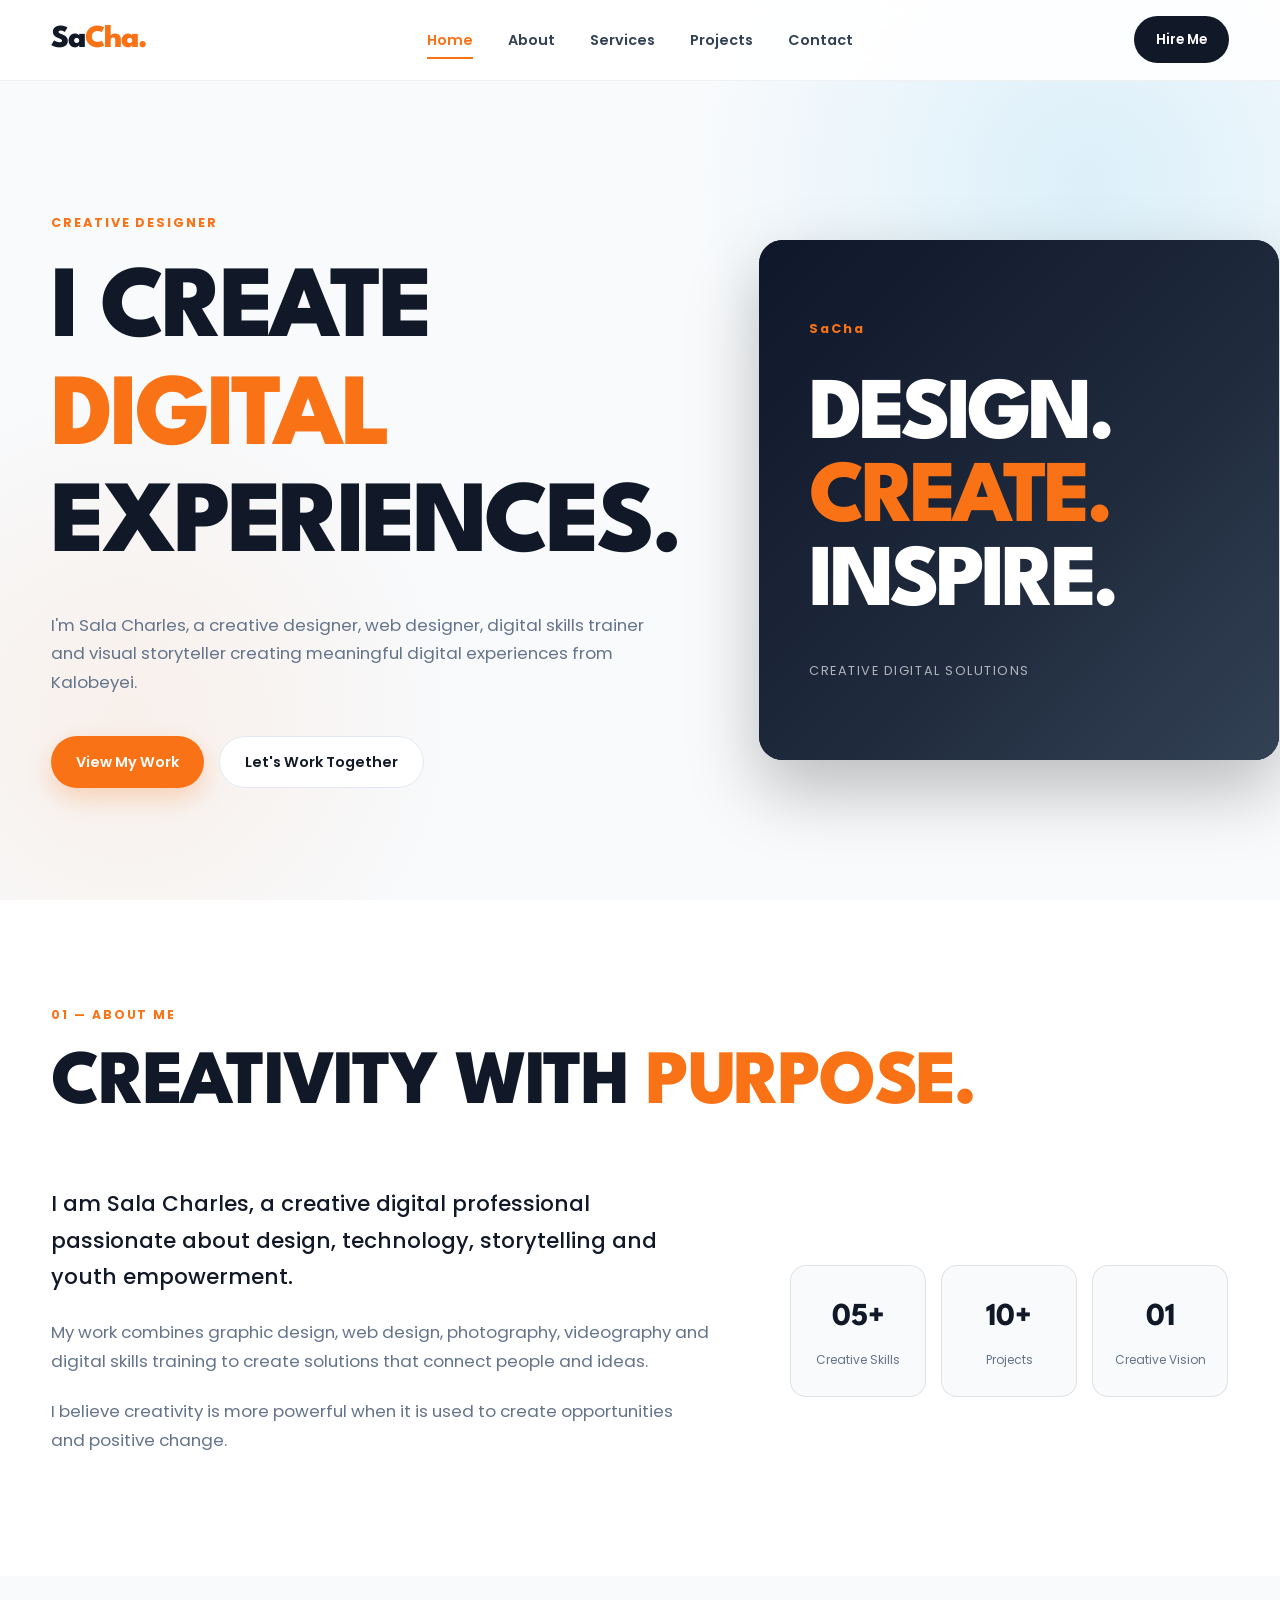
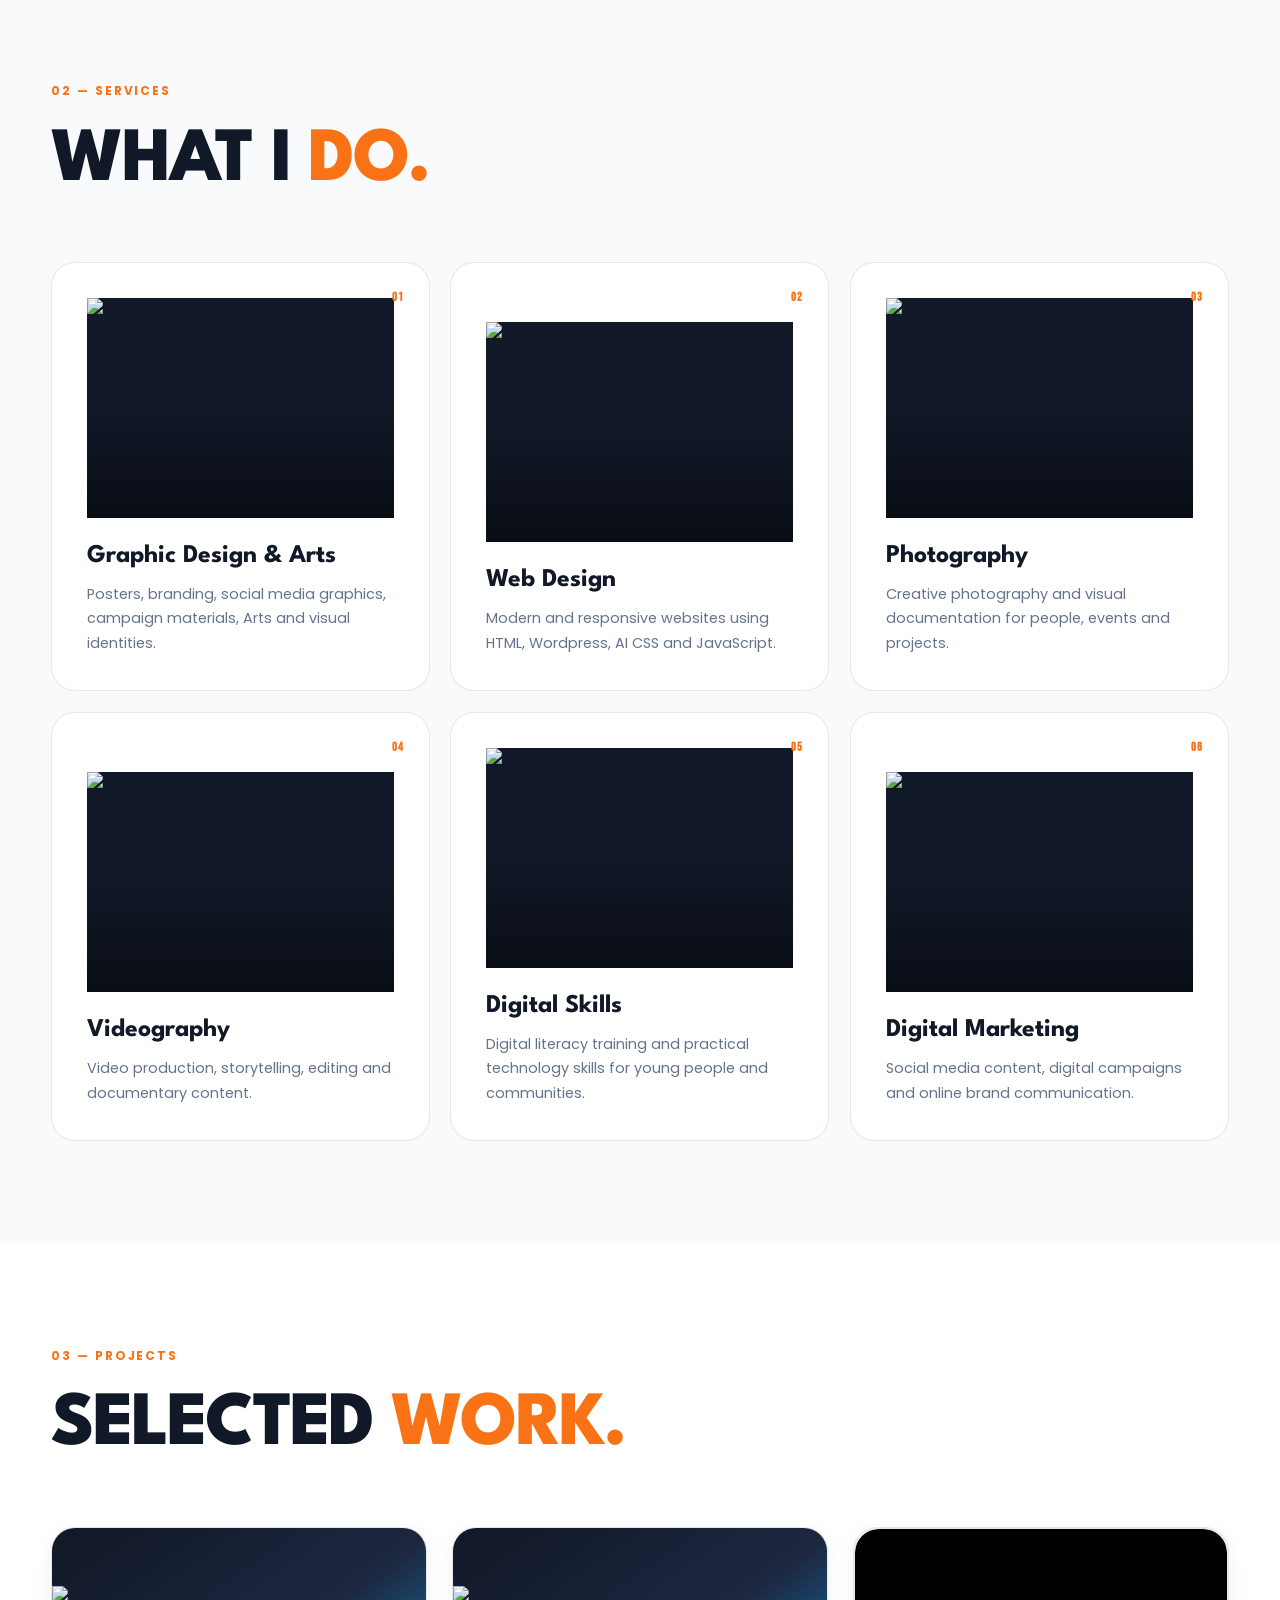
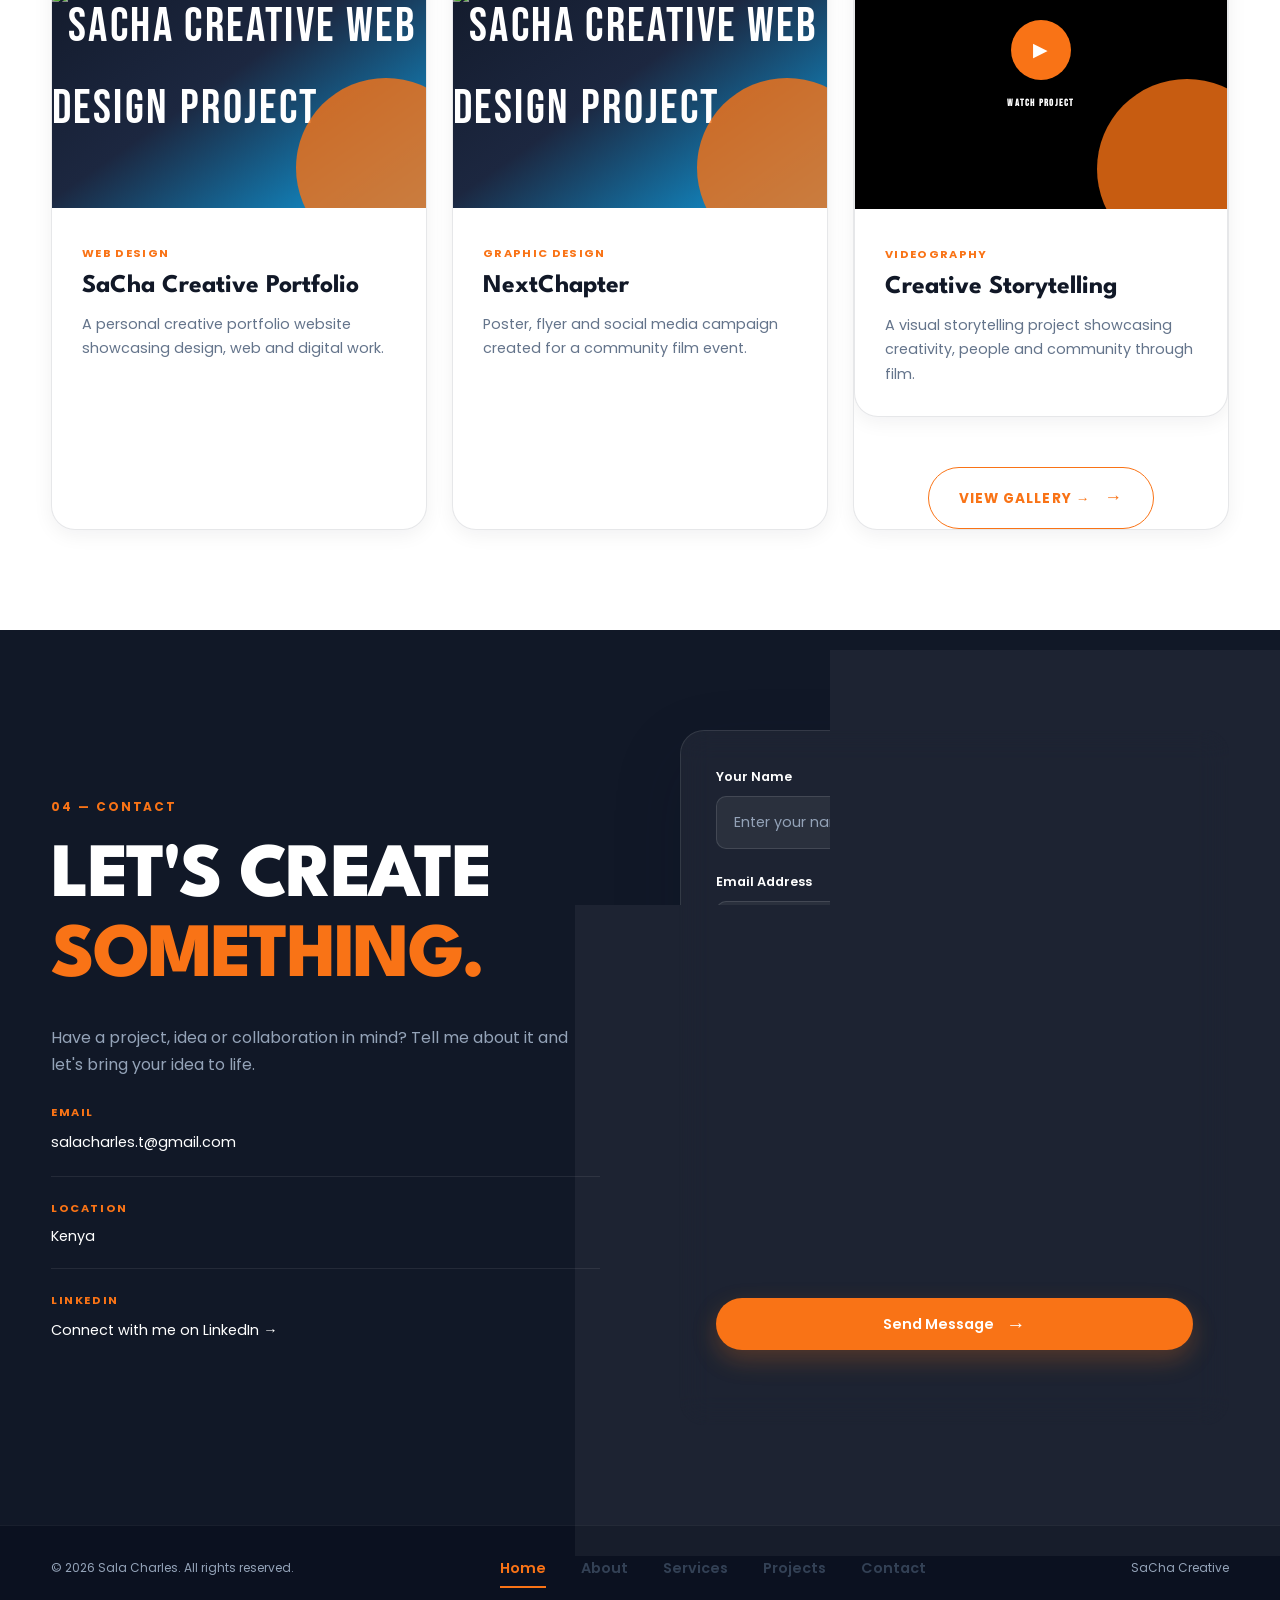
==== commit 6552e0ee: "Update index.html" ====
--- a/index.html
+++ b/index.html
@@ -30,7 +30,7 @@
     <div class="loader-content">
 
         <img
-            src="../sala/image/Screenshot_10-8-2026_165847_.jpeg"
+            src="sala/image/Screenshot_10-8-2026_165847_.jpeg"
             alt="SaCha Logo"
             class="loader-logo"
         >
@@ -888,4 +888,4 @@
     <script src="script.js"></script>
 
 </body>
-</html>+</html>
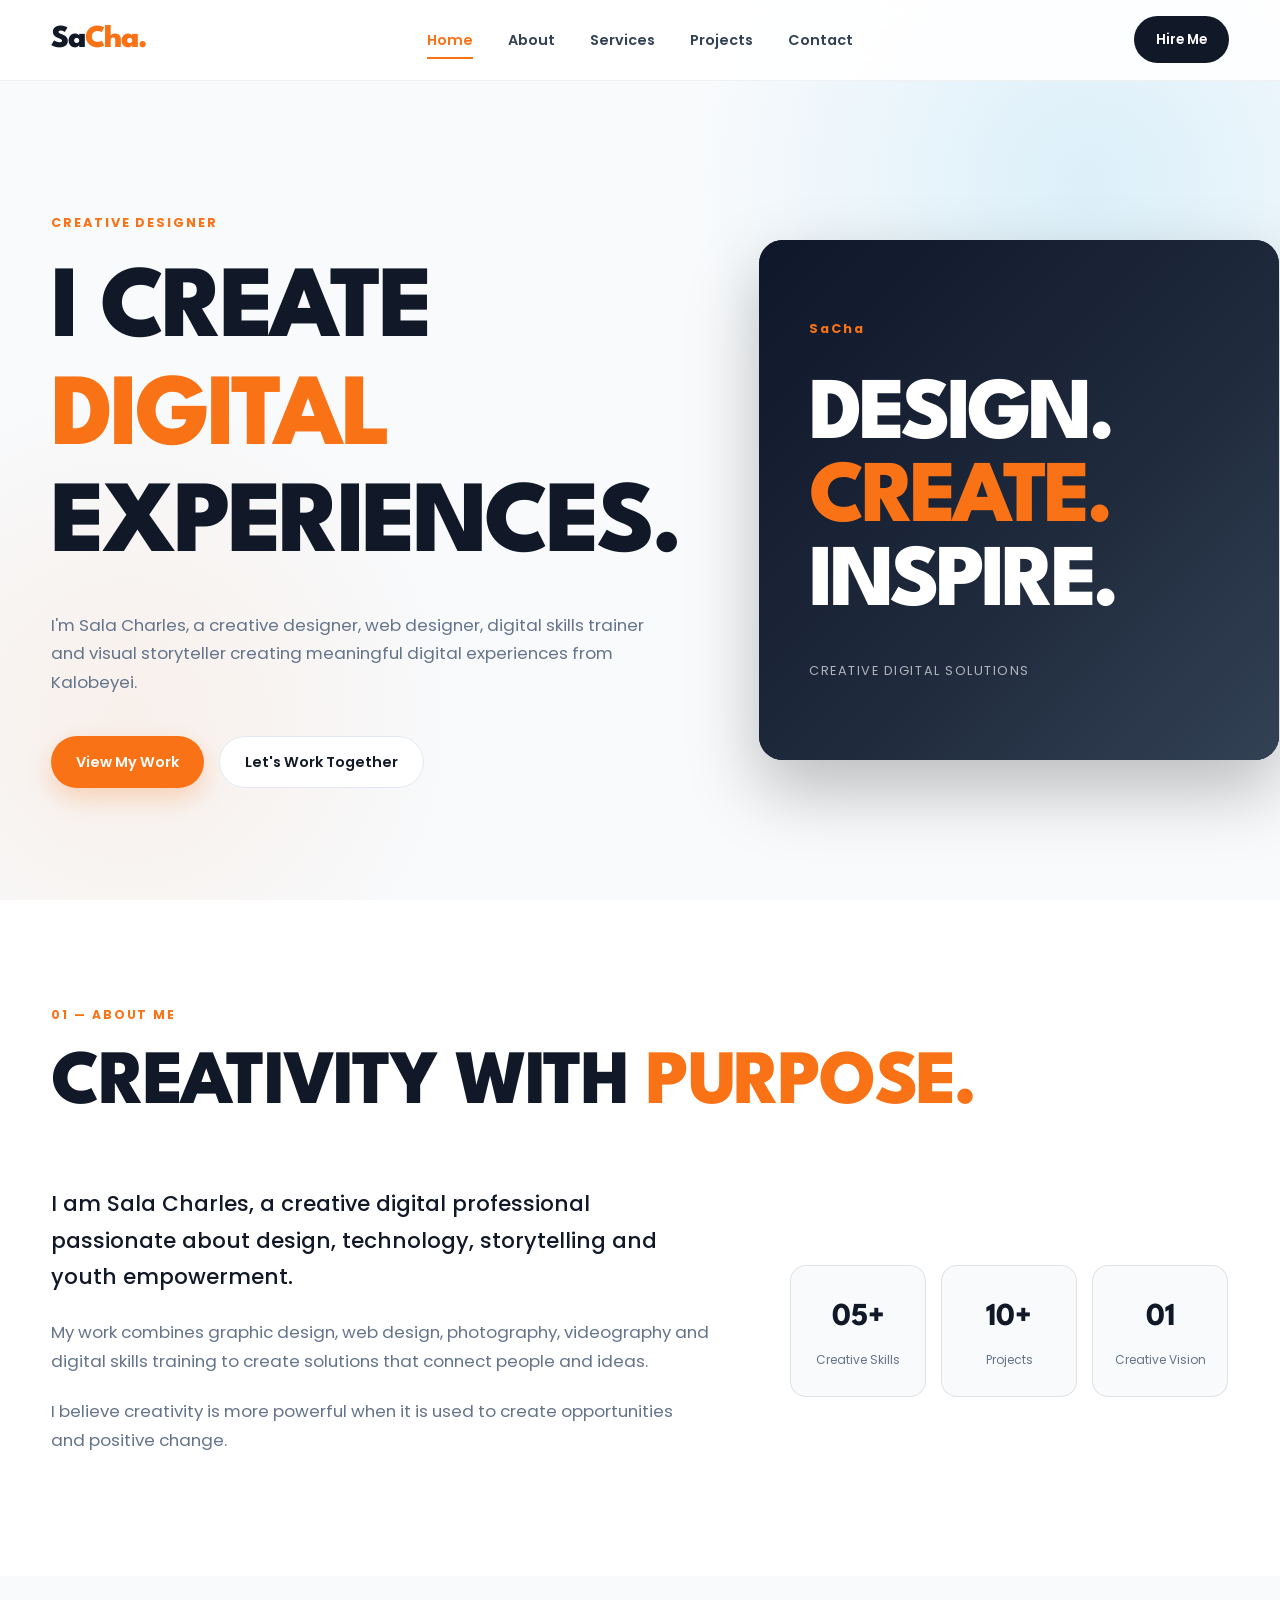
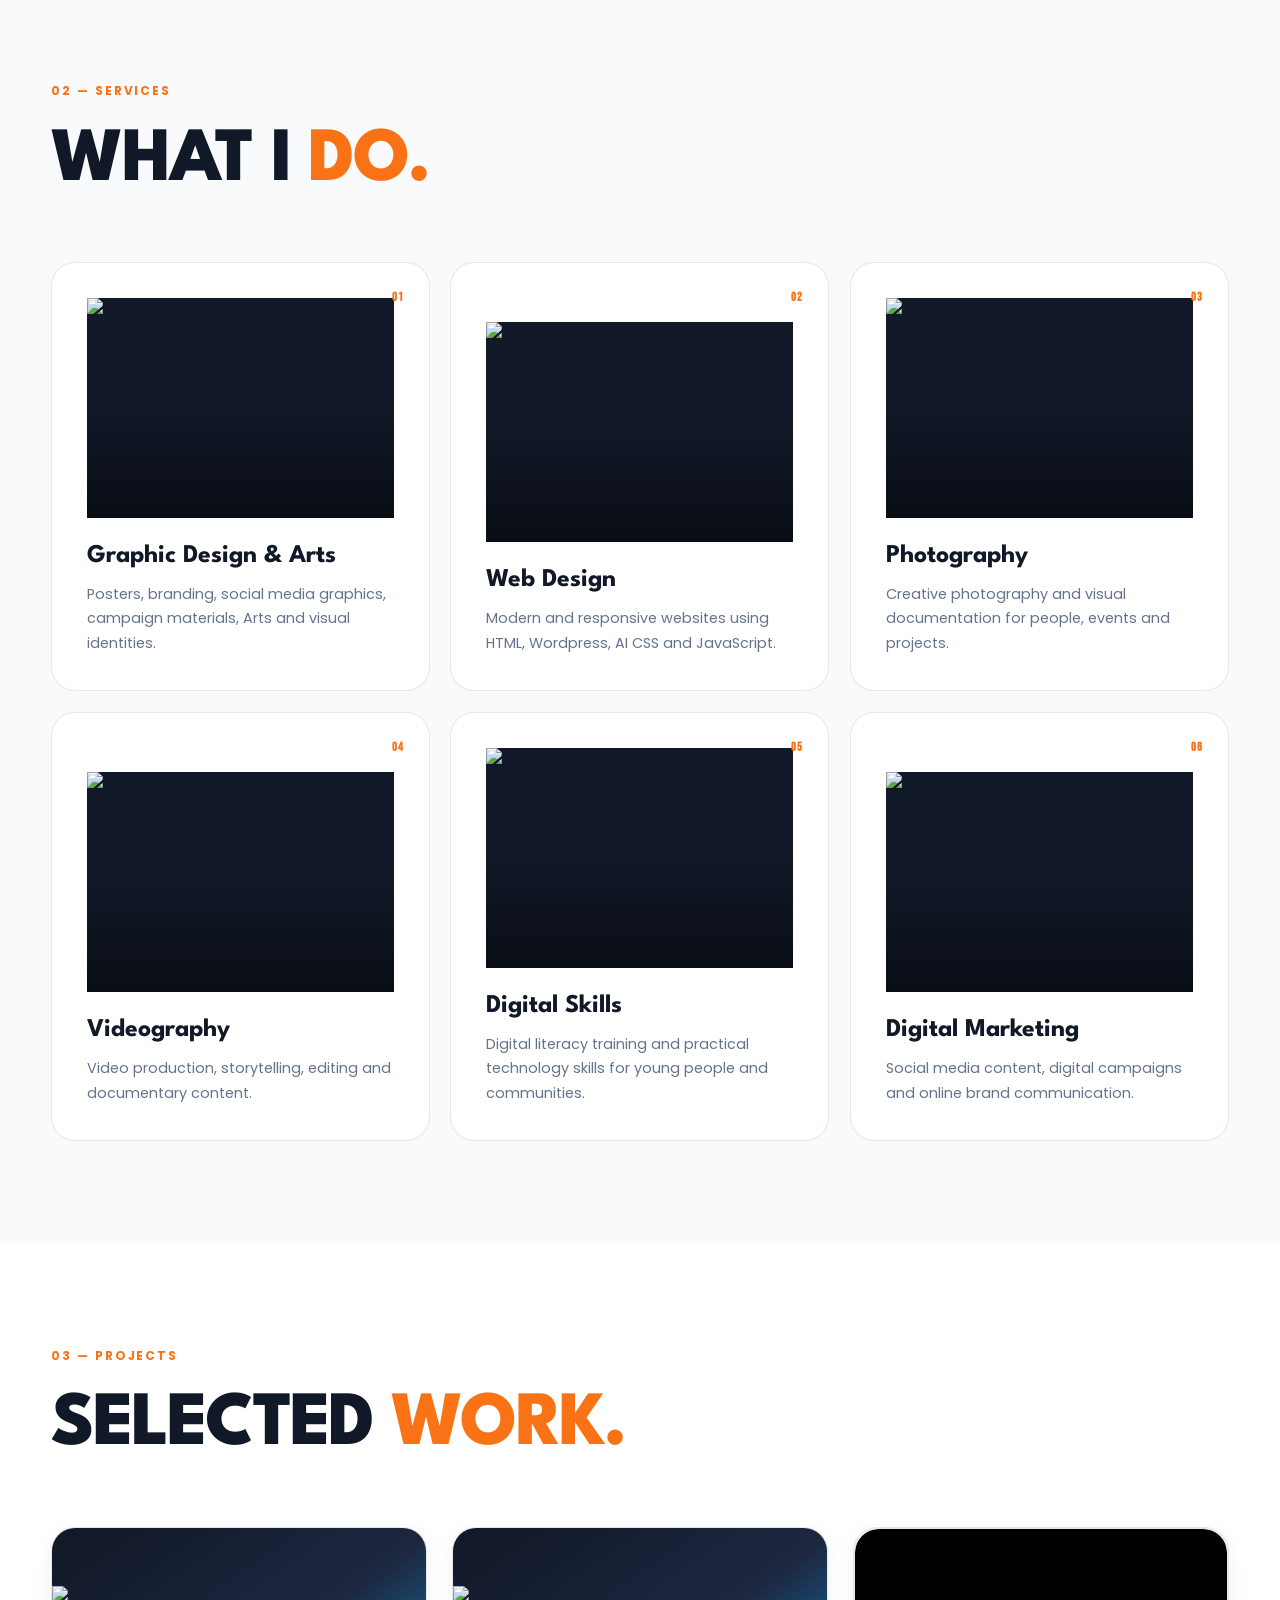
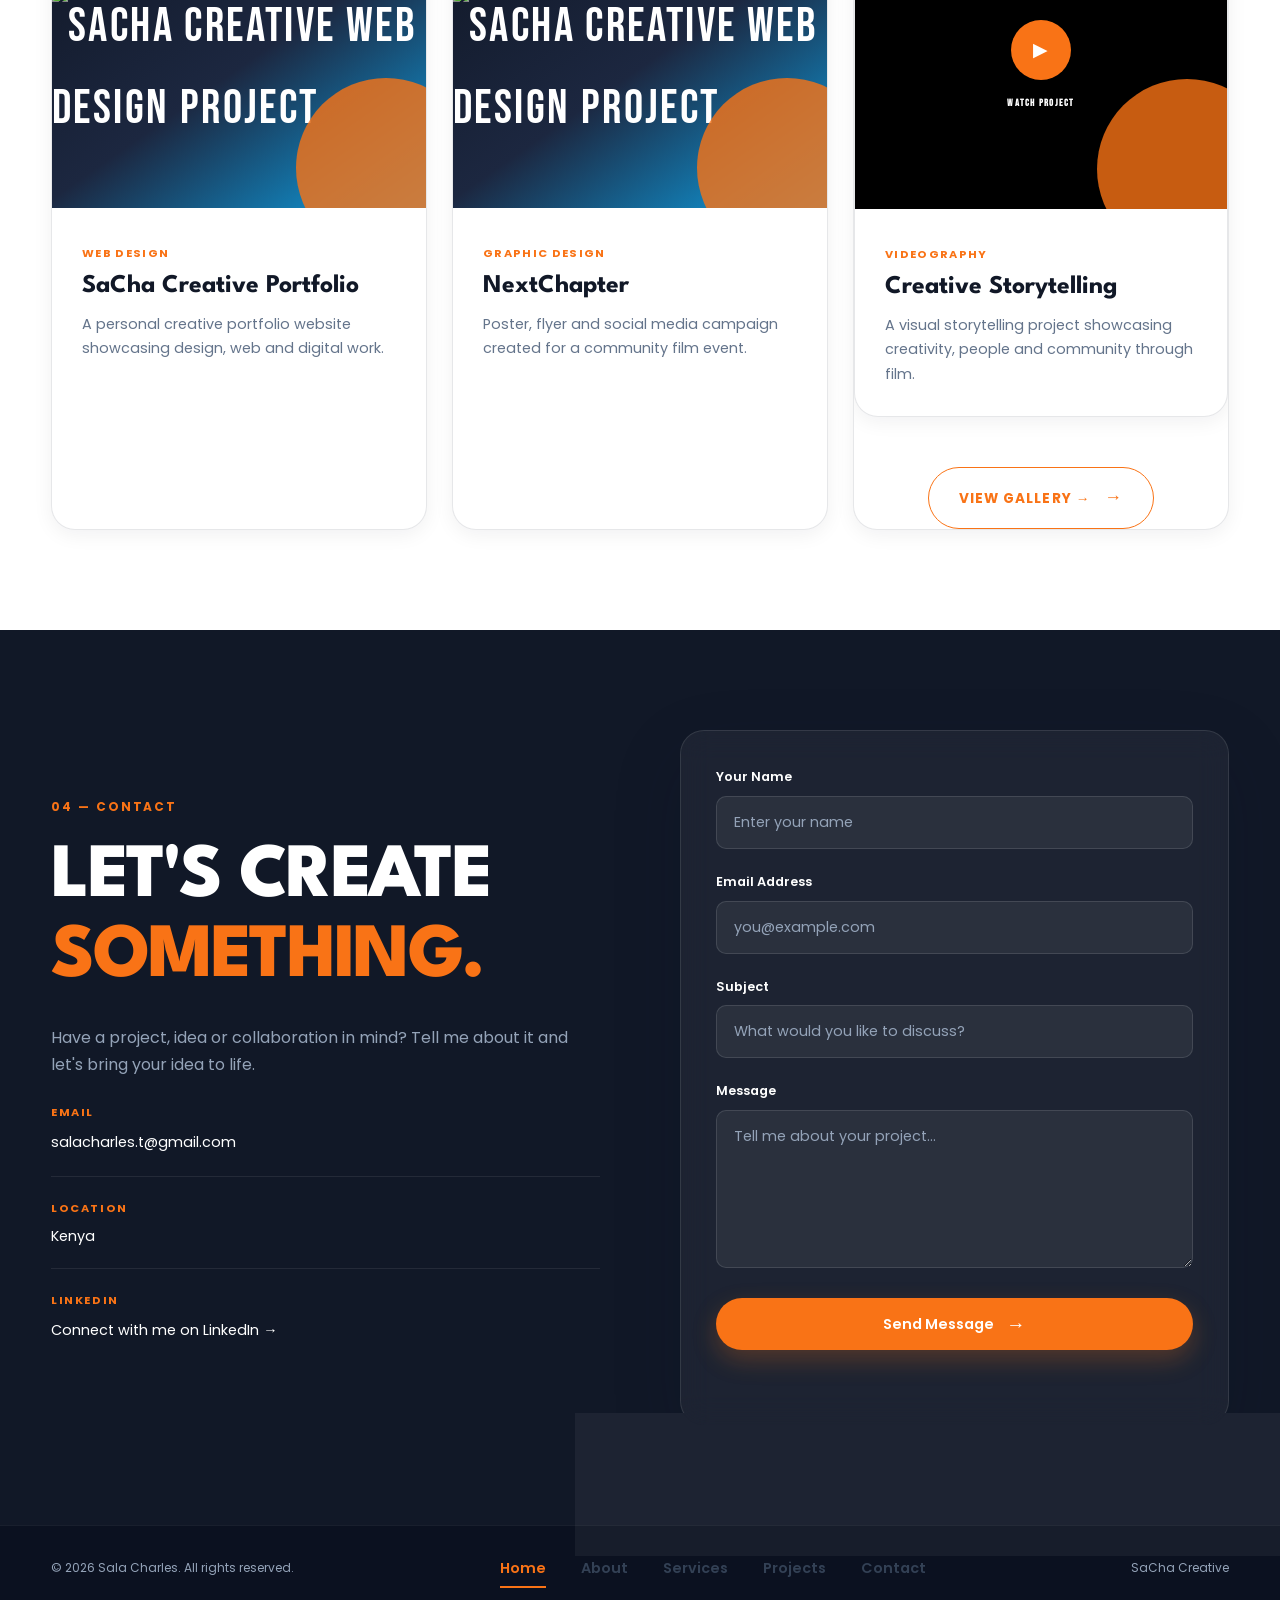
==== commit e743da1a: "Update index.html" ====
--- a/index.html
+++ b/index.html
@@ -29,11 +29,11 @@
 
     <div class="loader-content">
 
-        <img
-            src="sala/image/Screenshot_10-8-2026_165847_.jpeg"
-            alt="SaCha Logo"
-            class="loader-logo"
-        >
+<img
+src="image/Screenshot_10-8-2026_165847_.jpeg"
+alt="SaCha Logo"
+class="loader-logo"
+>
 
         <div class="loader-text">
             LOADING<span>...</span>
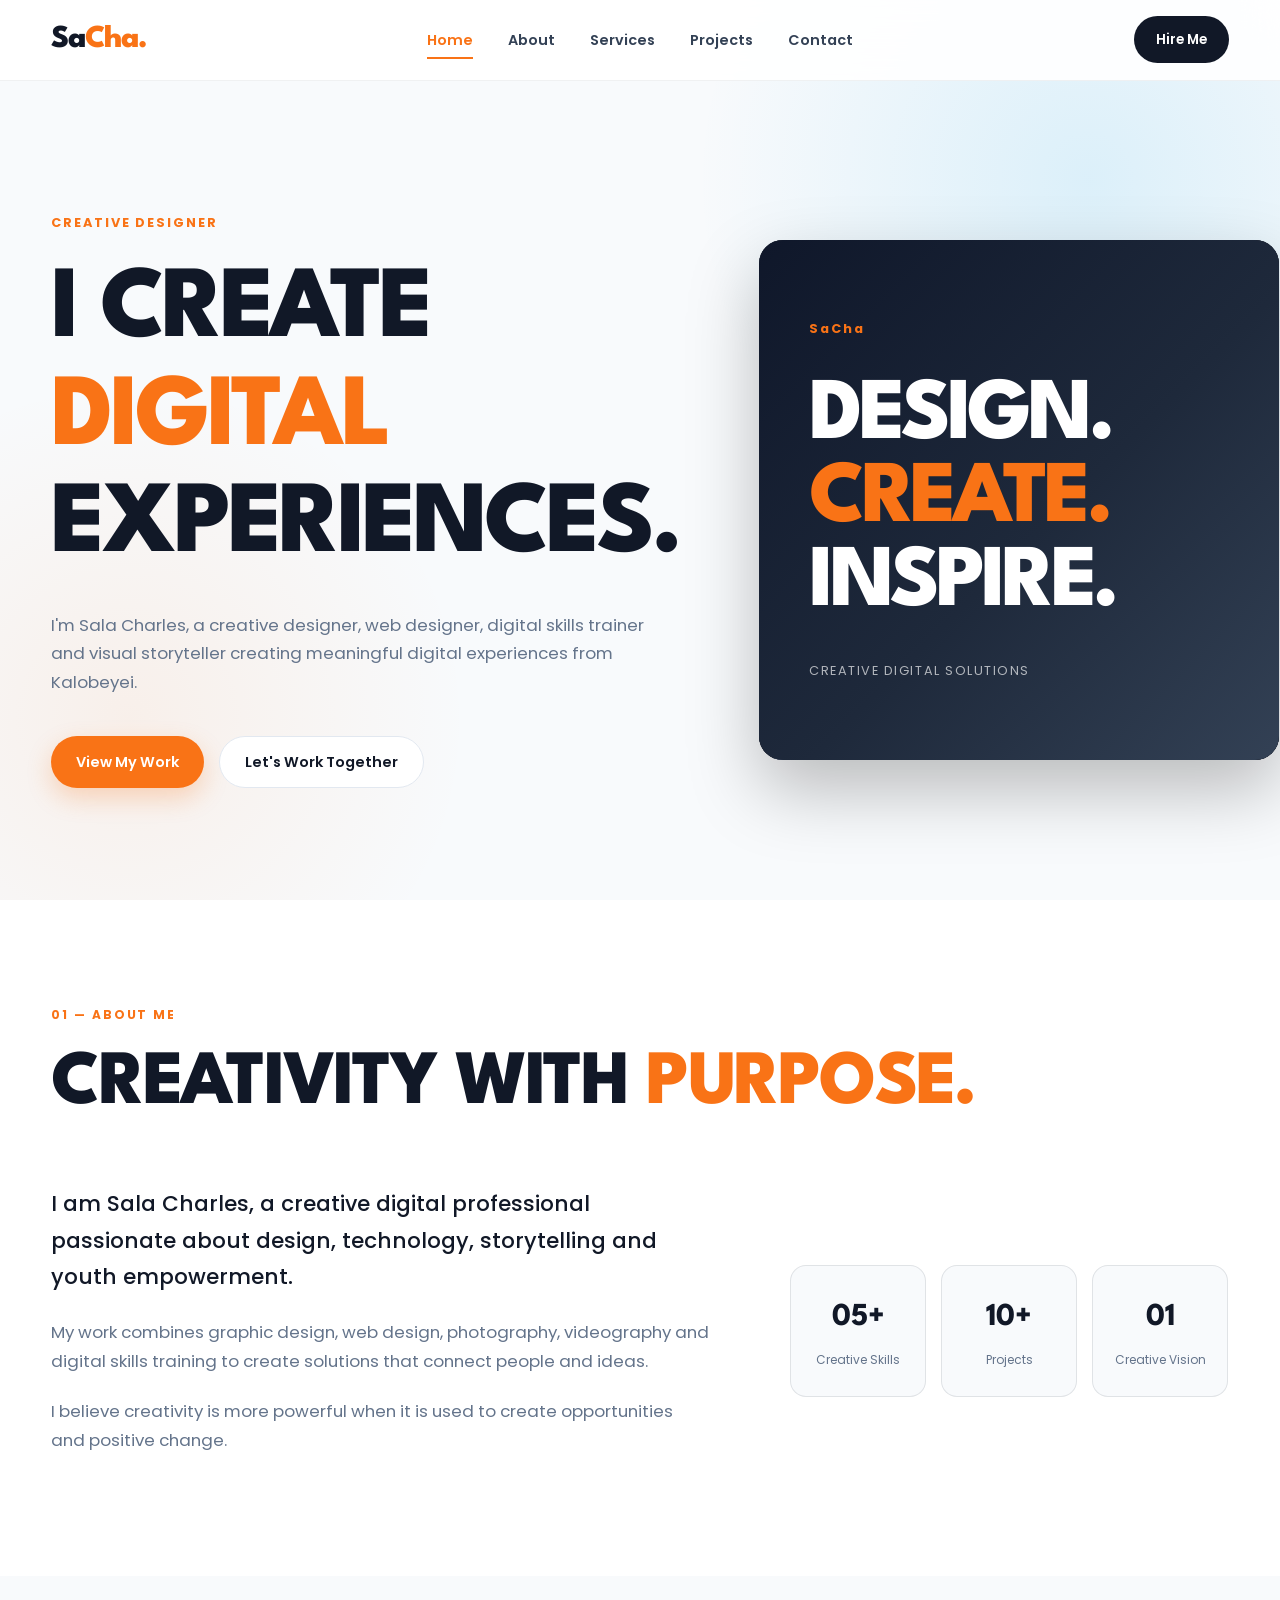
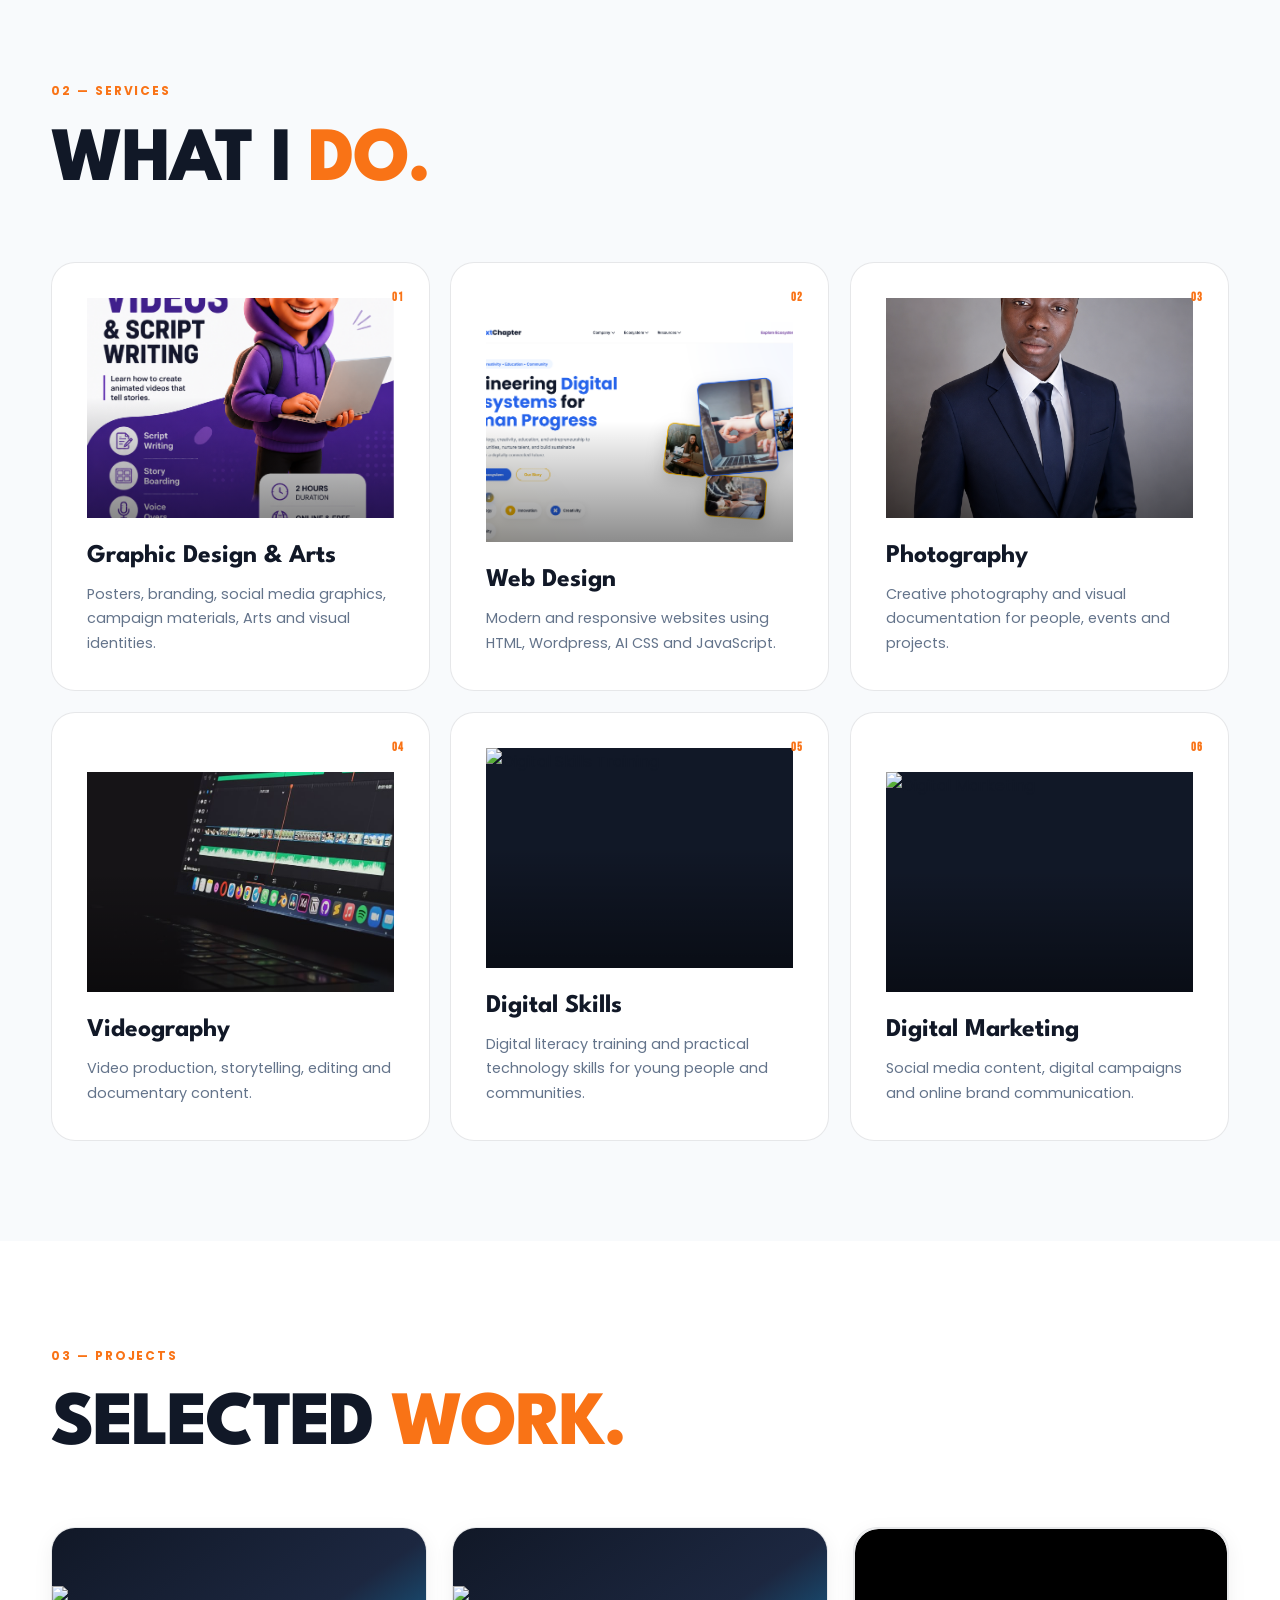
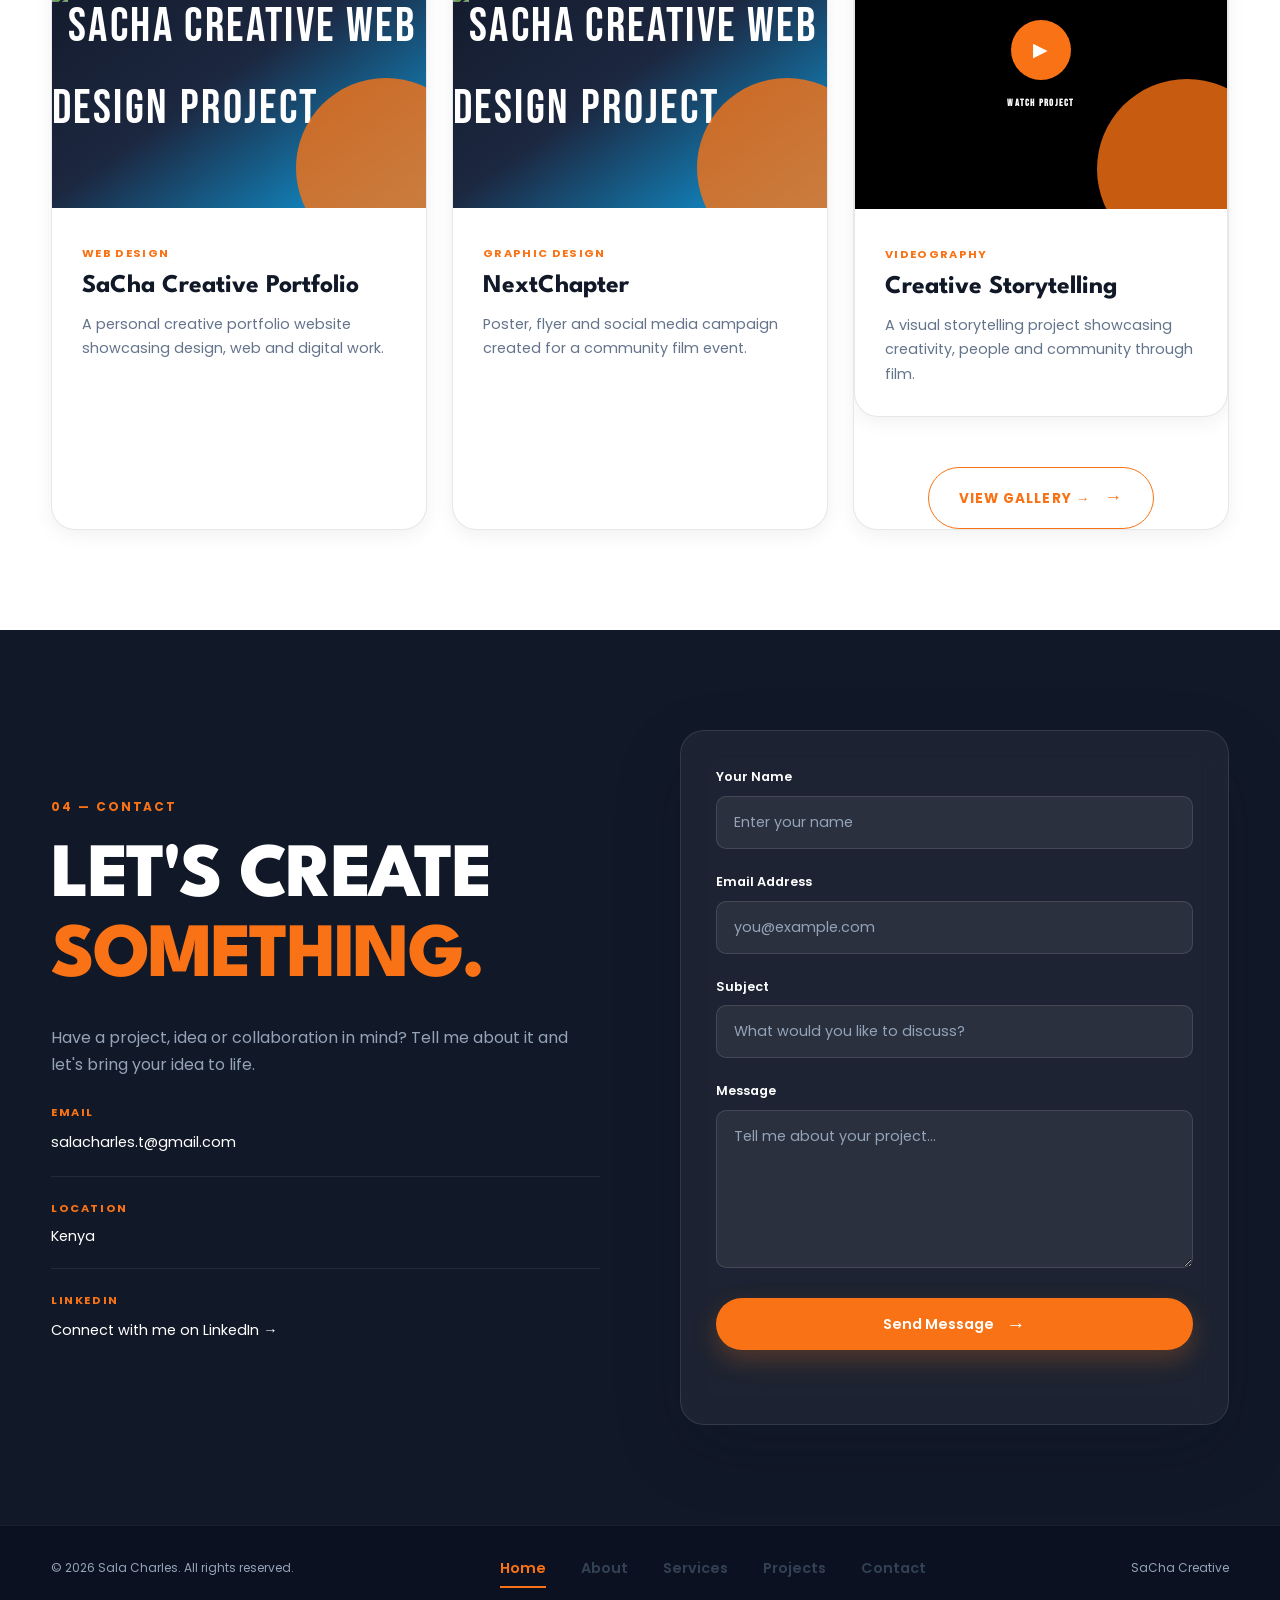
==== commit 7133b765: "Update fmt.Println message from 'Hello' to 'Goodbye'" ====
--- a/index.html
+++ b/index.html
@@ -30,7 +30,7 @@
     <div class="loader-content">
 
 <img
-src="image/Screenshot_10-8-2026_165847_.jpeg"
+src="/image/Screenshot_10-8-2026_165847_.jpeg"
 alt="SaCha Logo"
 class="loader-logo"
 >
@@ -130,7 +130,7 @@
     <div class="hero-photo">
 
         <img
-            src="../sala/image/sala ta Ihisa.png"
+            src="/image/sala ta Ihisa.png"
             alt="Sala Charles - Professional Portrait"
         >
 
@@ -281,7 +281,7 @@
                 <div class="service-image">
 
                     <img
-                        src="../sala/image/EXPLAINER.png"
+                        src="/image/EXPLAINER.png"
                         alt="Graphic Design"
                         loading="lazy"
                     >
@@ -313,7 +313,7 @@
                 <div class="service-image">
 
                     <img
-                        src="../sala/image/hereo-NextChapter.png"
+                        src="/image/hereo-NextChapter.png"
                         alt="Web Design"
                         loading="lazy"
                     >
@@ -345,7 +345,7 @@
                 <div class="service-image">
 
                     <img
-                        src="../sala/image/sala (2).png"
+                        src="/image/sala (2).png"
                         alt="Photography"
                         loading="lazy"
                     >
@@ -377,7 +377,7 @@
                 <div class="service-image">
 
                     <img
-                        src="../sala/image/Video Editing.jpg"
+                        src="/image/Video Editing.jpg"
                         alt="Videography"
                         loading="lazy"
                     >
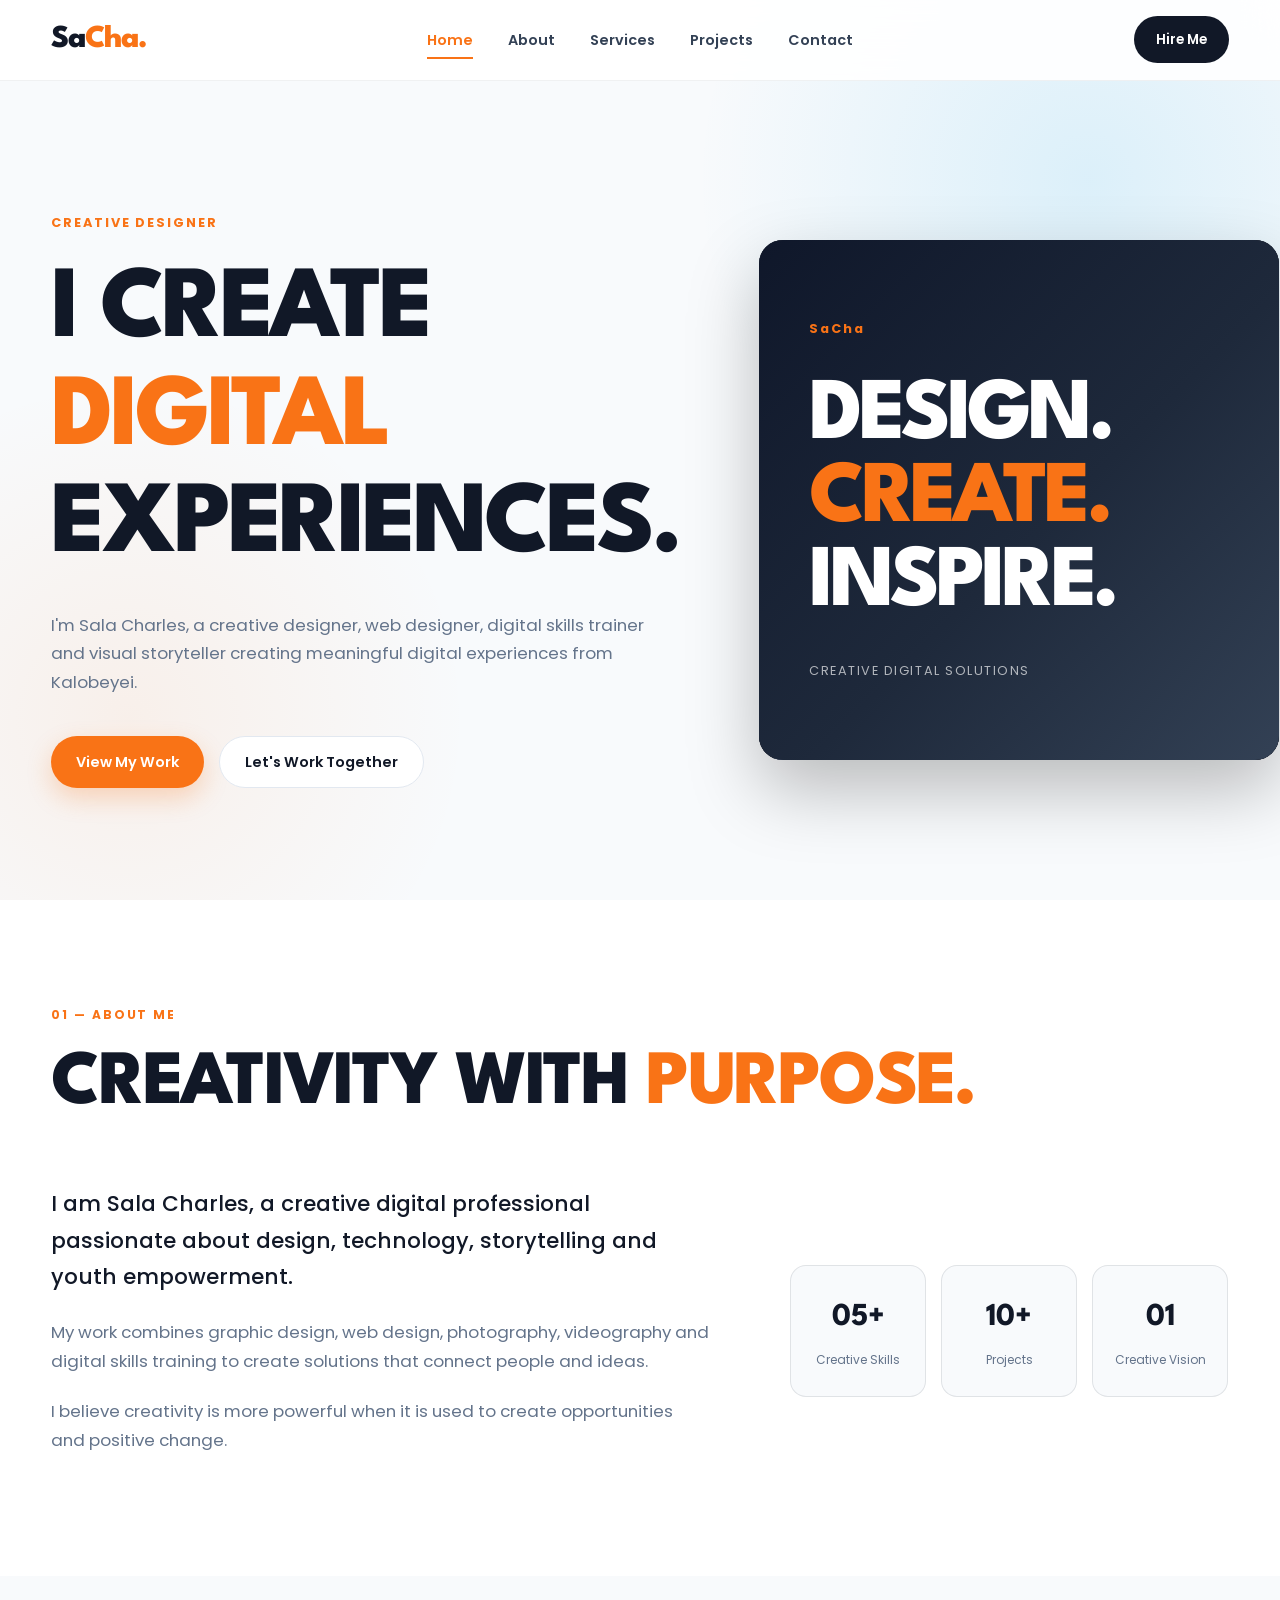
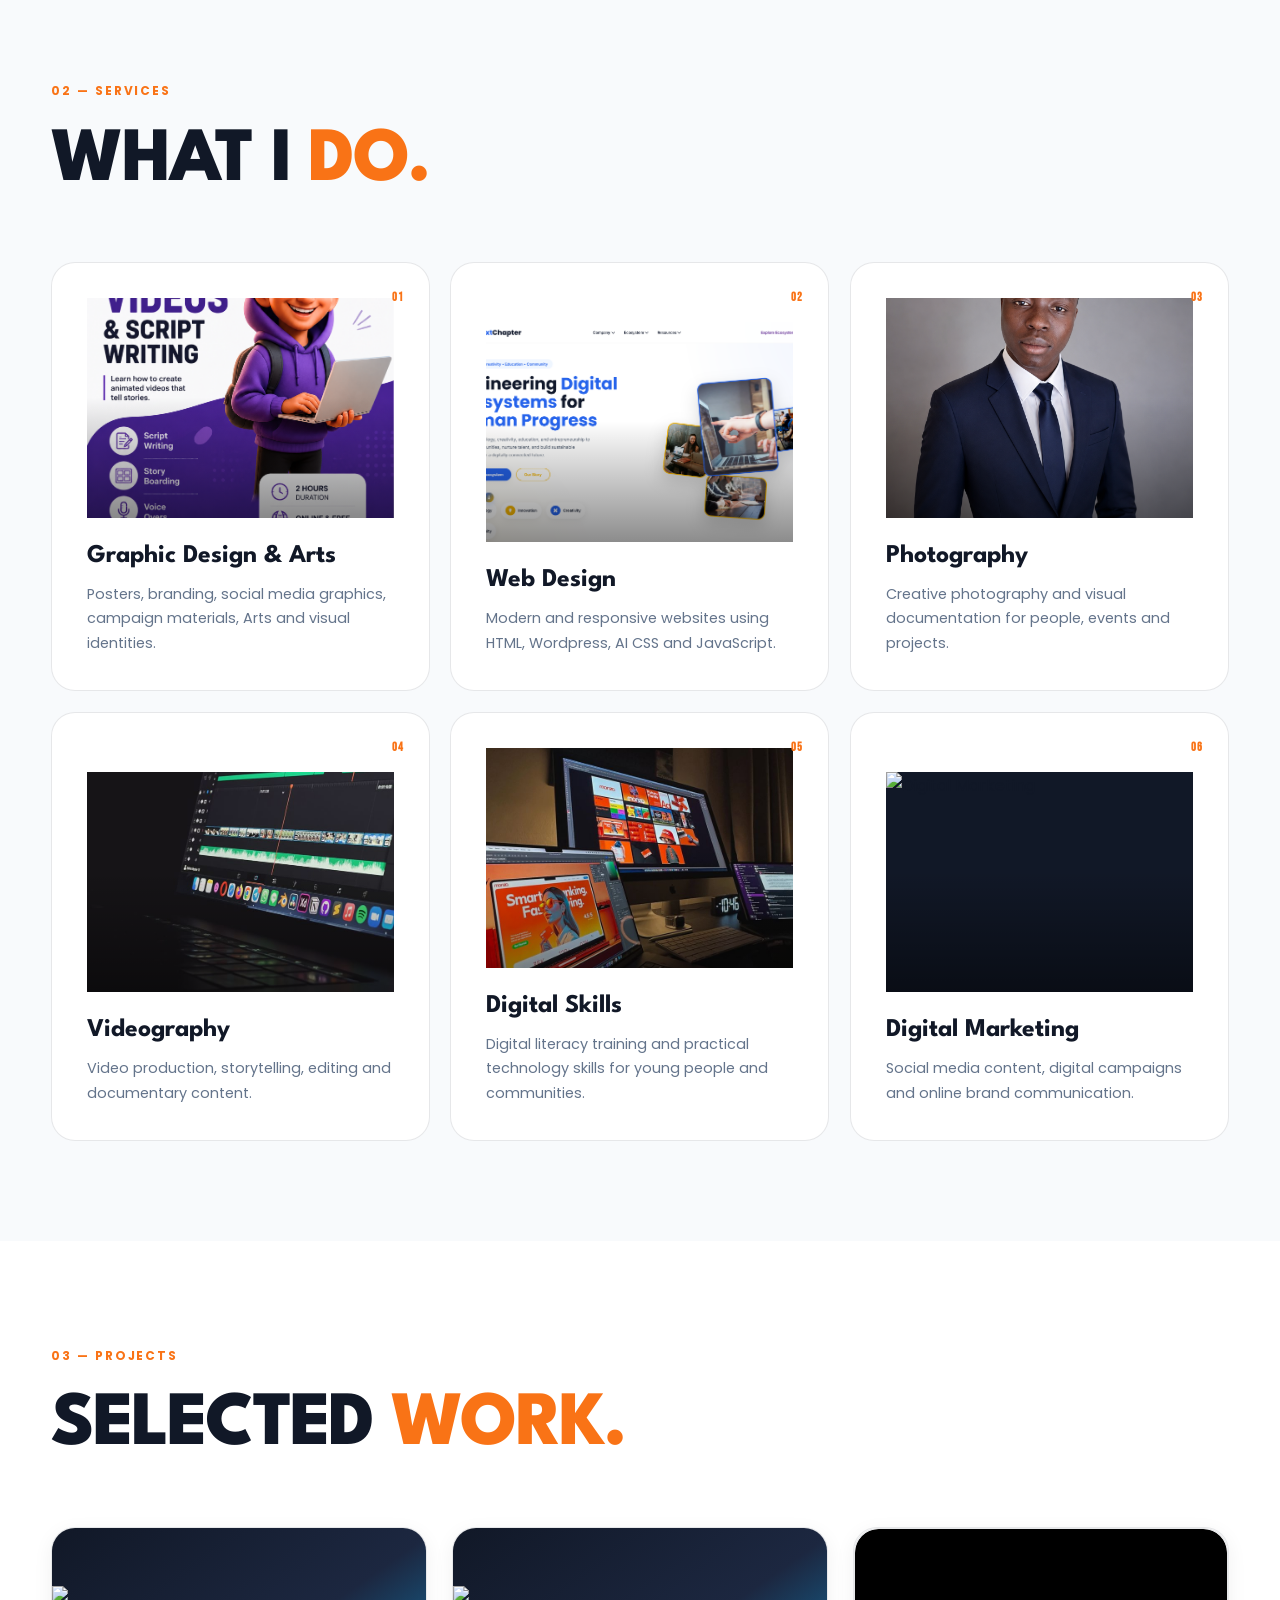
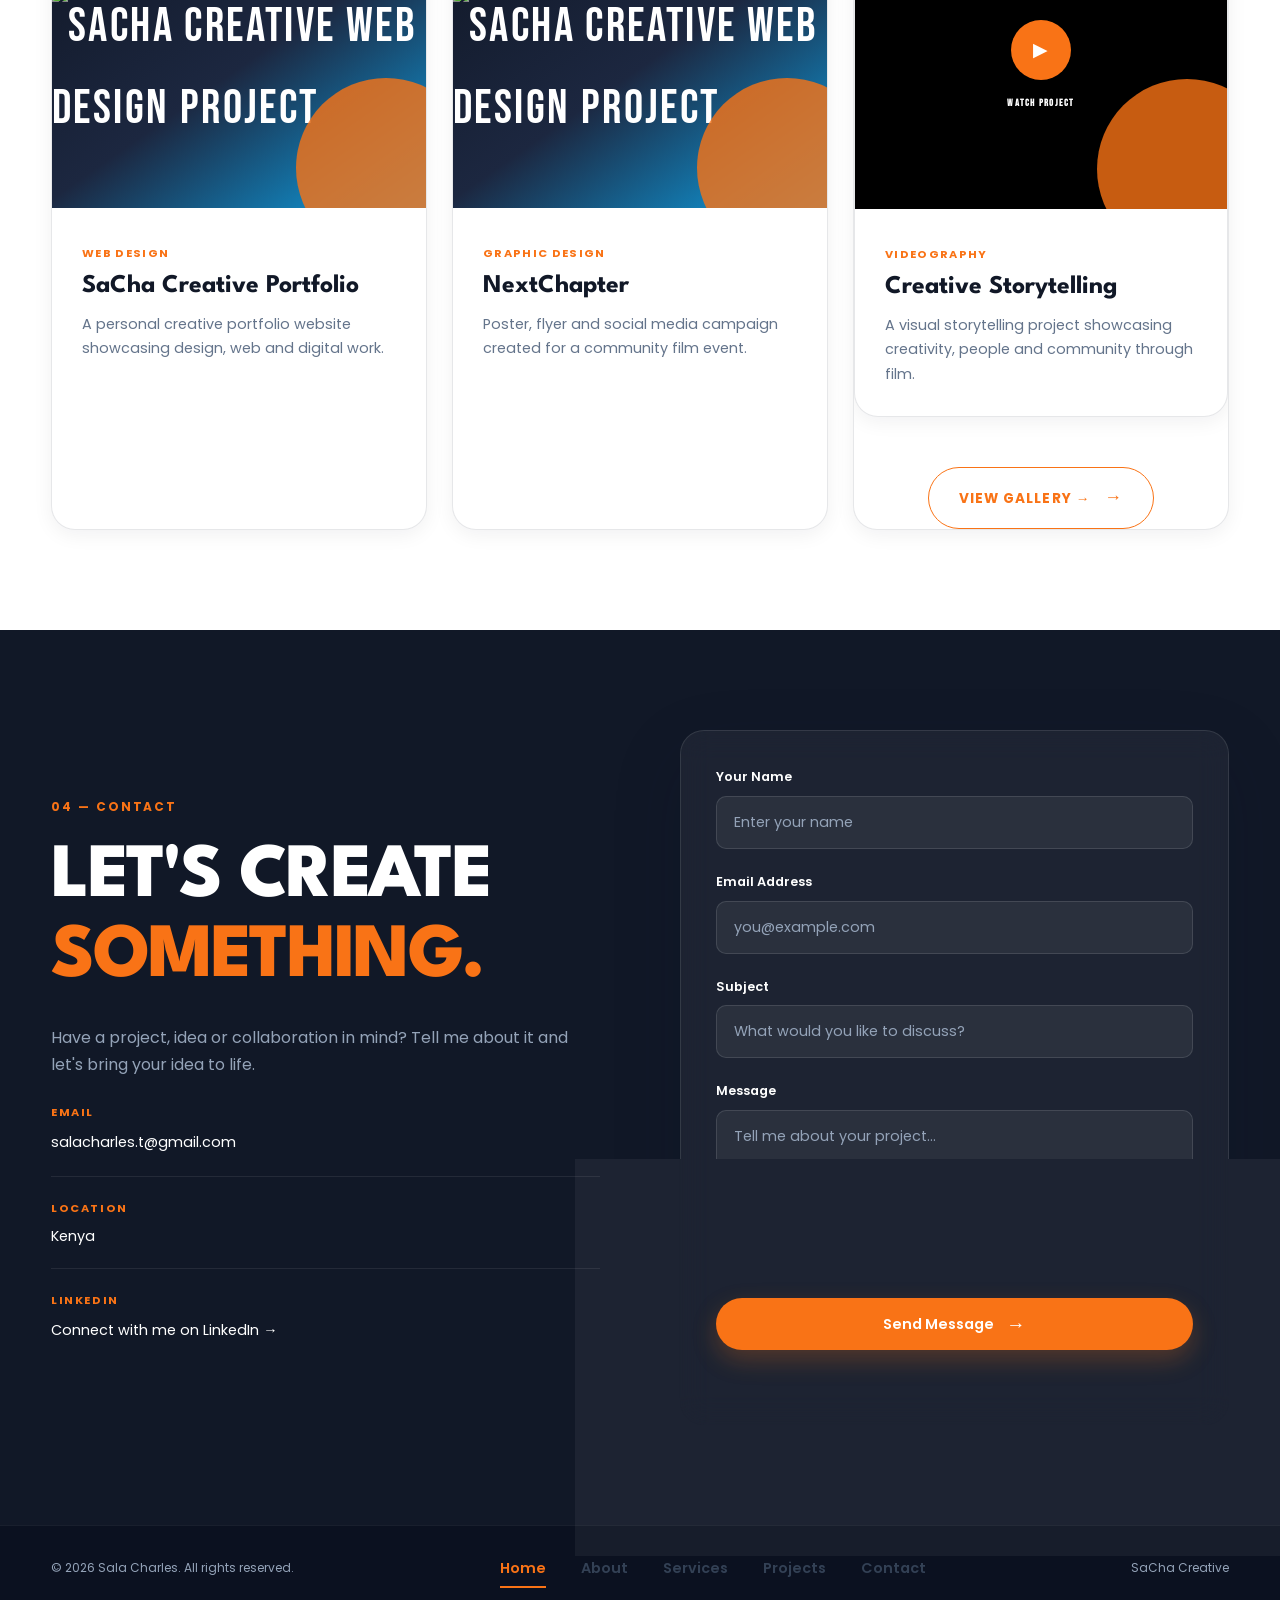
==== commit 9084e520: "fixing images" ====
--- a/index.html
+++ b/index.html
@@ -30,7 +30,7 @@
     <div class="loader-content">
 
 <img
-src="/image/Screenshot_10-8-2026_165847_.jpeg"
+src="./image/Screenshot_10-8-2026_165847_.jpeg"
 alt="SaCha Logo"
 class="loader-logo"
 >
@@ -130,7 +130,7 @@
     <div class="hero-photo">
 
         <img
-            src="/image/sala ta Ihisa.png"
+            src="./image/sala ta Ihisa.png"
             alt="Sala Charles - Professional Portrait"
         >
 
@@ -281,7 +281,7 @@
                 <div class="service-image">
 
                     <img
-                        src="/image/EXPLAINER.png"
+                        src="./image/EXPLAINER.png"
                         alt="Graphic Design"
                         loading="lazy"
                     >
@@ -313,7 +313,7 @@
                 <div class="service-image">
 
                     <img
-                        src="/image/hereo-NextChapter.png"
+                        src="./image/hereo-NextChapter.png"
                         alt="Web Design"
                         loading="lazy"
                     >
@@ -345,7 +345,7 @@
                 <div class="service-image">
 
                     <img
-                        src="/image/sala (2).png"
+                        src="./image/sala (2).png"
                         alt="Photography"
                         loading="lazy"
                     >
@@ -377,7 +377,7 @@
                 <div class="service-image">
 
                     <img
-                        src="/image/Video Editing.jpg"
+                        src="./image/Video Editing.jpg"
                         alt="Videography"
                         loading="lazy"
                     >
@@ -409,7 +409,7 @@
                 <div class="service-image">
 
                     <img
-                        src="../sala/image/A look back at the final touches on Monza—project complete!.jpg"
+                        src="./image/A look back at the final touches on Monza—project complete!.jpg"
                         alt="Digital Skills Training"
                         loading="lazy"
                     >
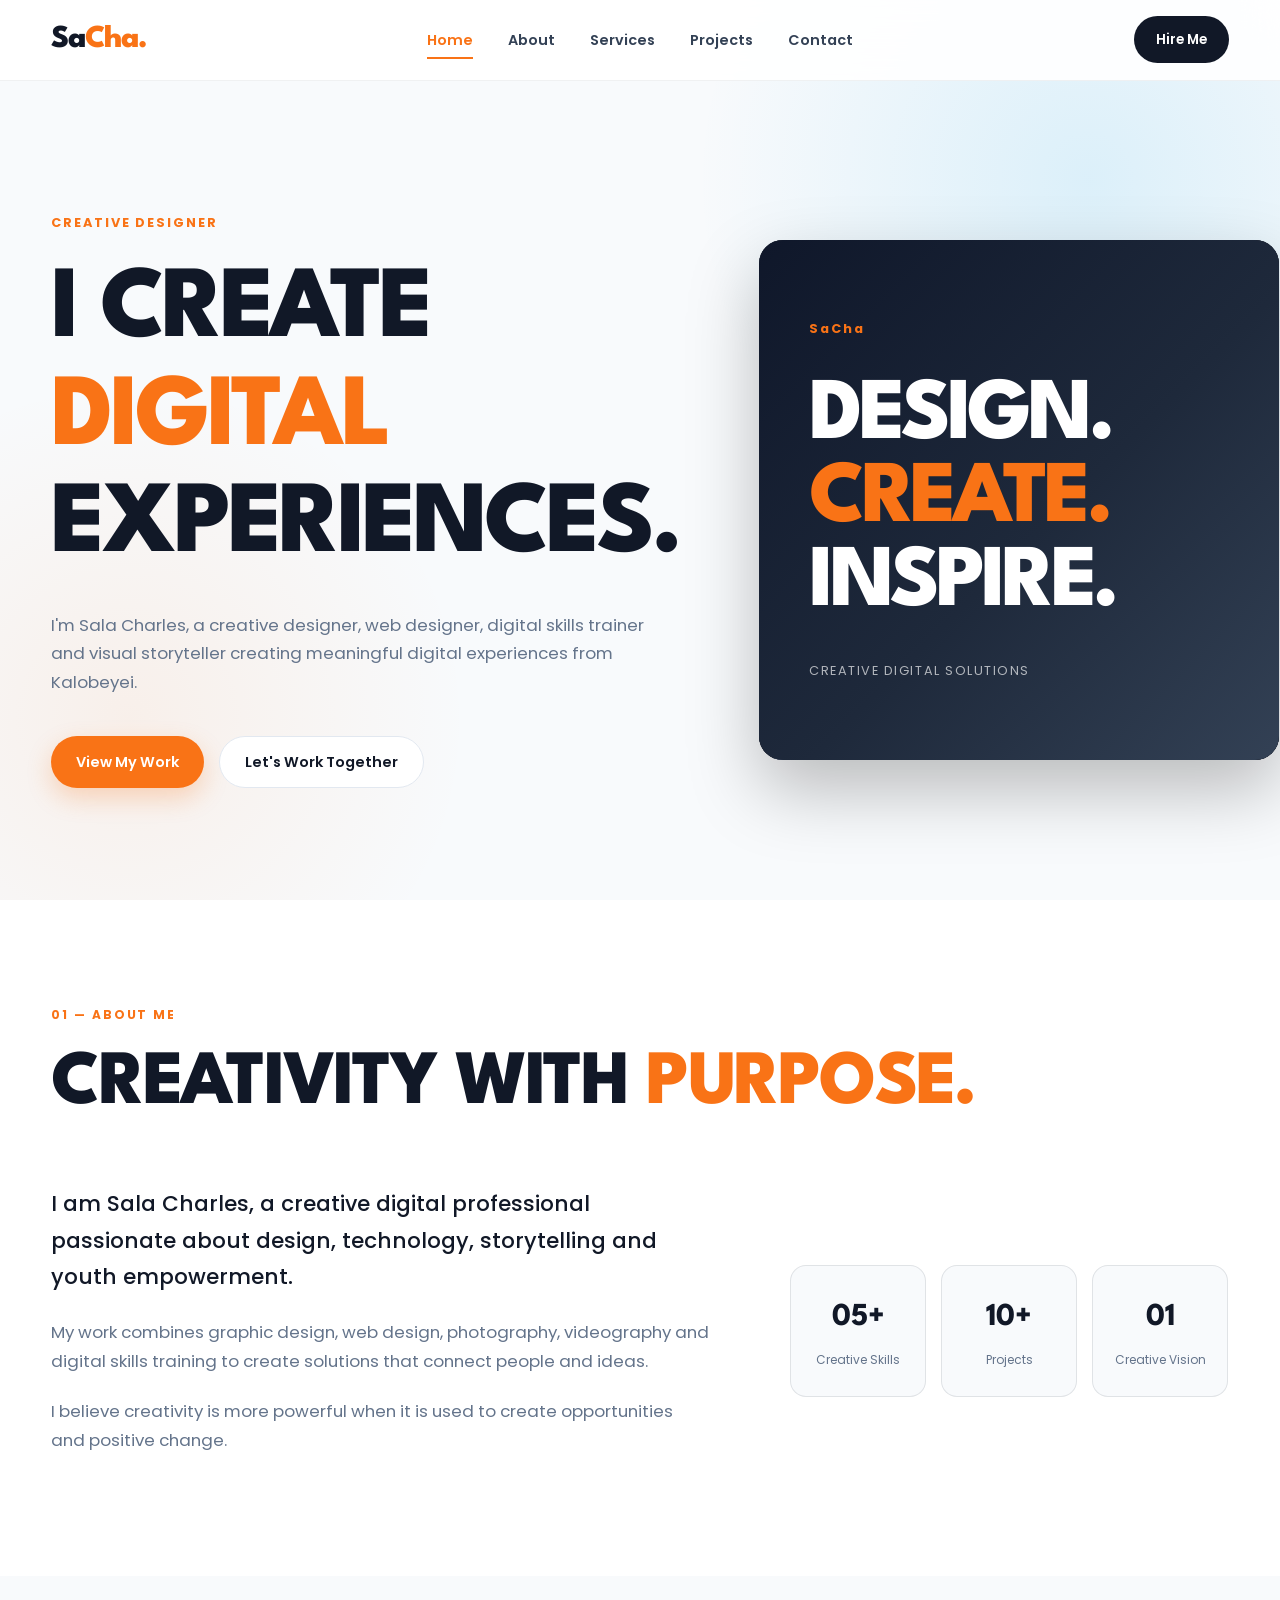
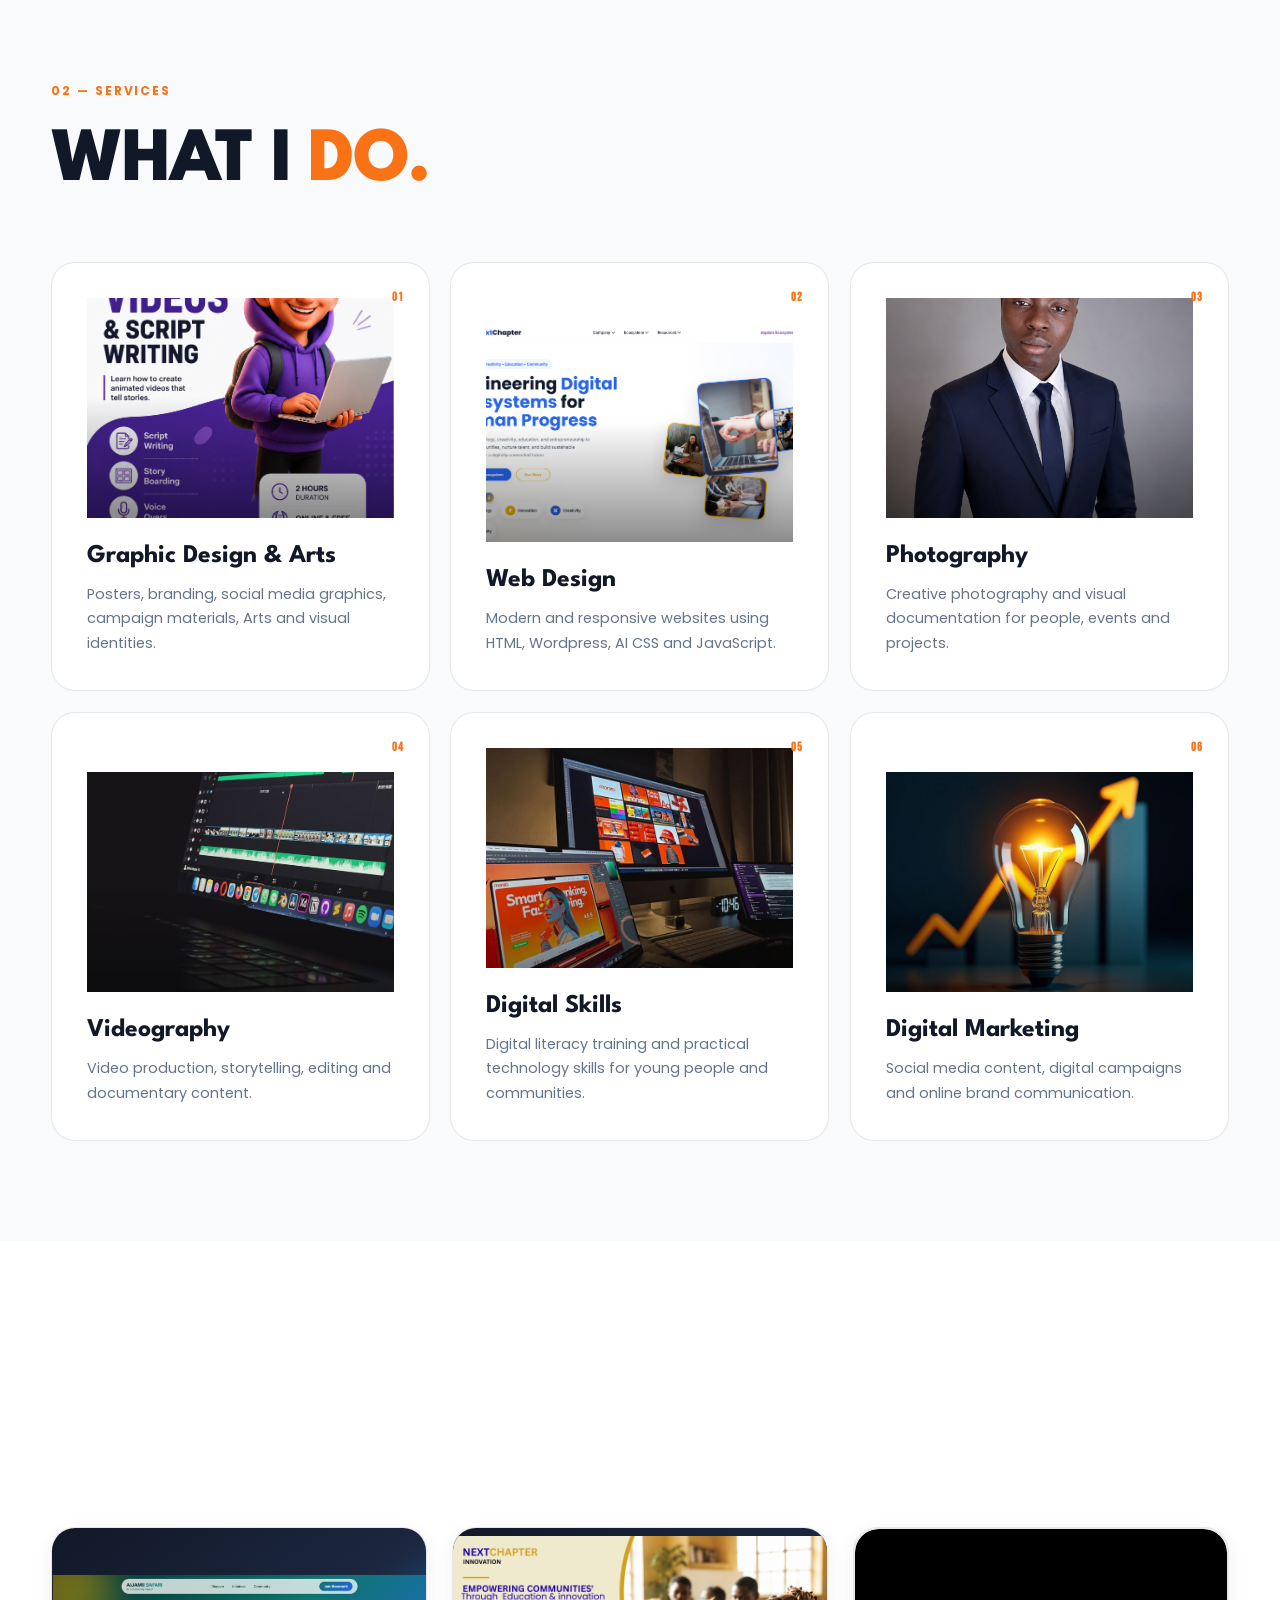
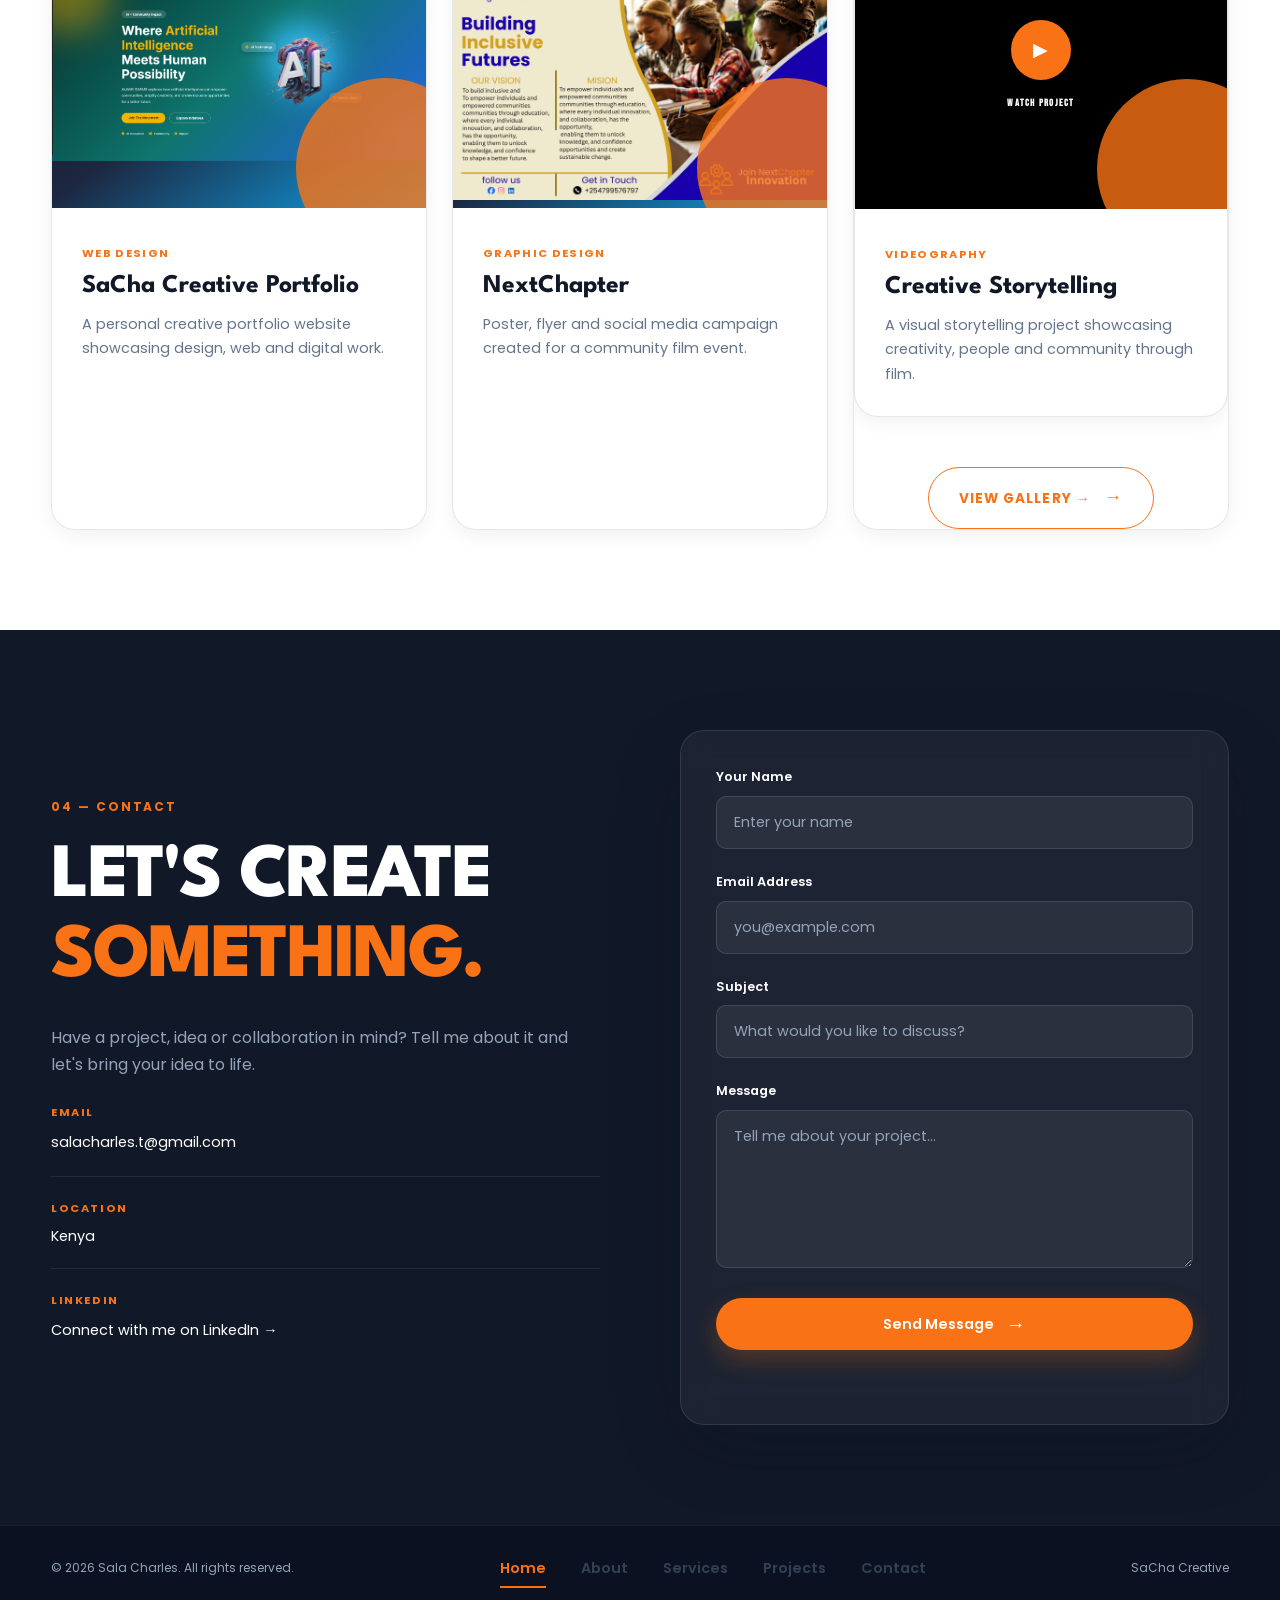
==== commit 1320e2db: "fixing images" ====
--- a/index.html
+++ b/index.html
@@ -441,7 +441,7 @@
                 <div class="service-image">
 
                     <img
-                        src="../sala/image/111.jpg"
+                        src="./image/111.jpg"
                         alt="Digital Marketing"
                         loading="lazy"
                     >
@@ -497,7 +497,7 @@
                     <article class="project-card">
 
 <div class="project-image">
-    <img src="../sala/image/project1.png" alt="SaCha Creative web design project">
+    <img src="./image/project1.png" alt="SaCha Creative web design project">
 </div>
 
                         <div class="project-content">
@@ -523,7 +523,7 @@
                     <article class="project-card">
 
 <div class="project-image">
-    <img src="../sala/image/post.jpeg" alt="SaCha Creative web design project">
+    <img src="./image/post.jpeg" alt="SaCha Creative web design project">
 </div>
 
                         <div class="project-content">
@@ -563,11 +563,11 @@
             loop
             playsinline
             preload="metadata"
-            poster="images/video-poster.jpg"
+            poster="./images/video-poster.jpg"
         >
 
             <source
-                src="../sala/videos/vidio.mp4"
+                src="./videos/vidio.mp4"
                 type="video/mp4"
             >
 
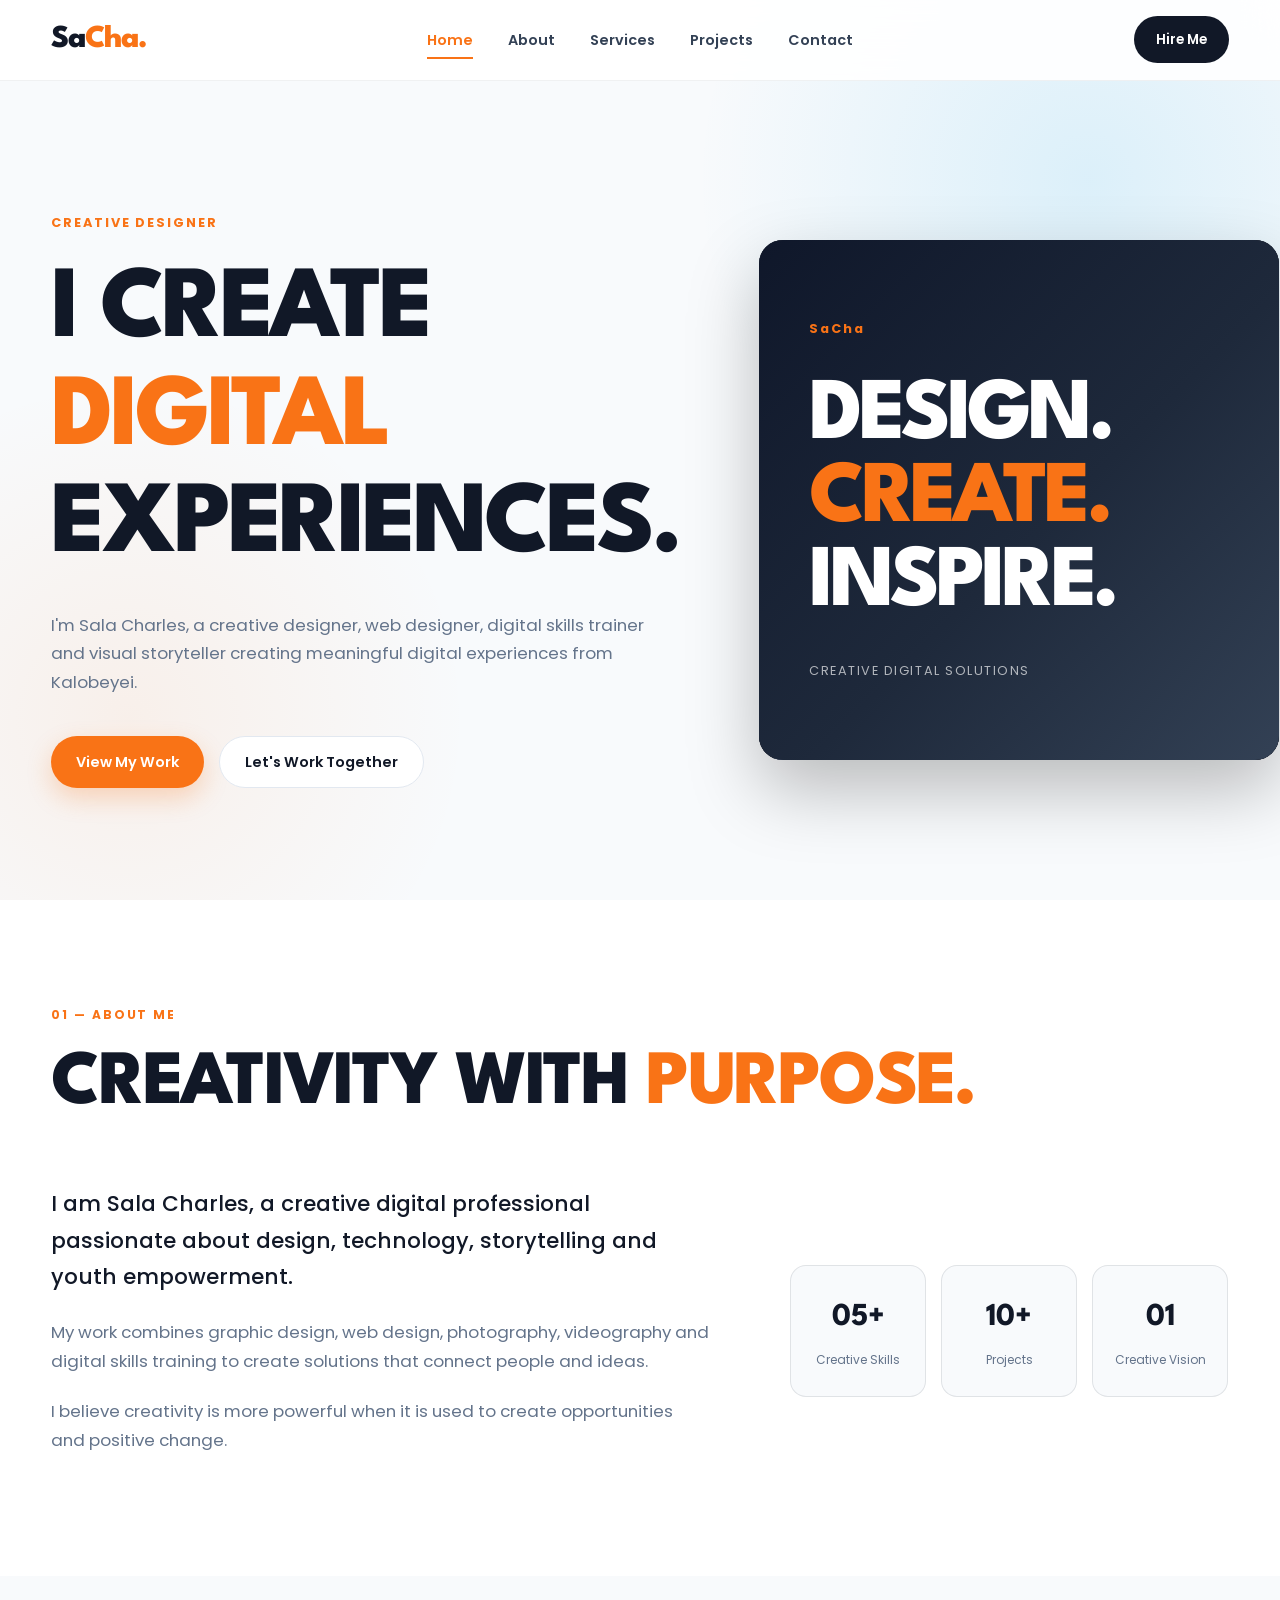
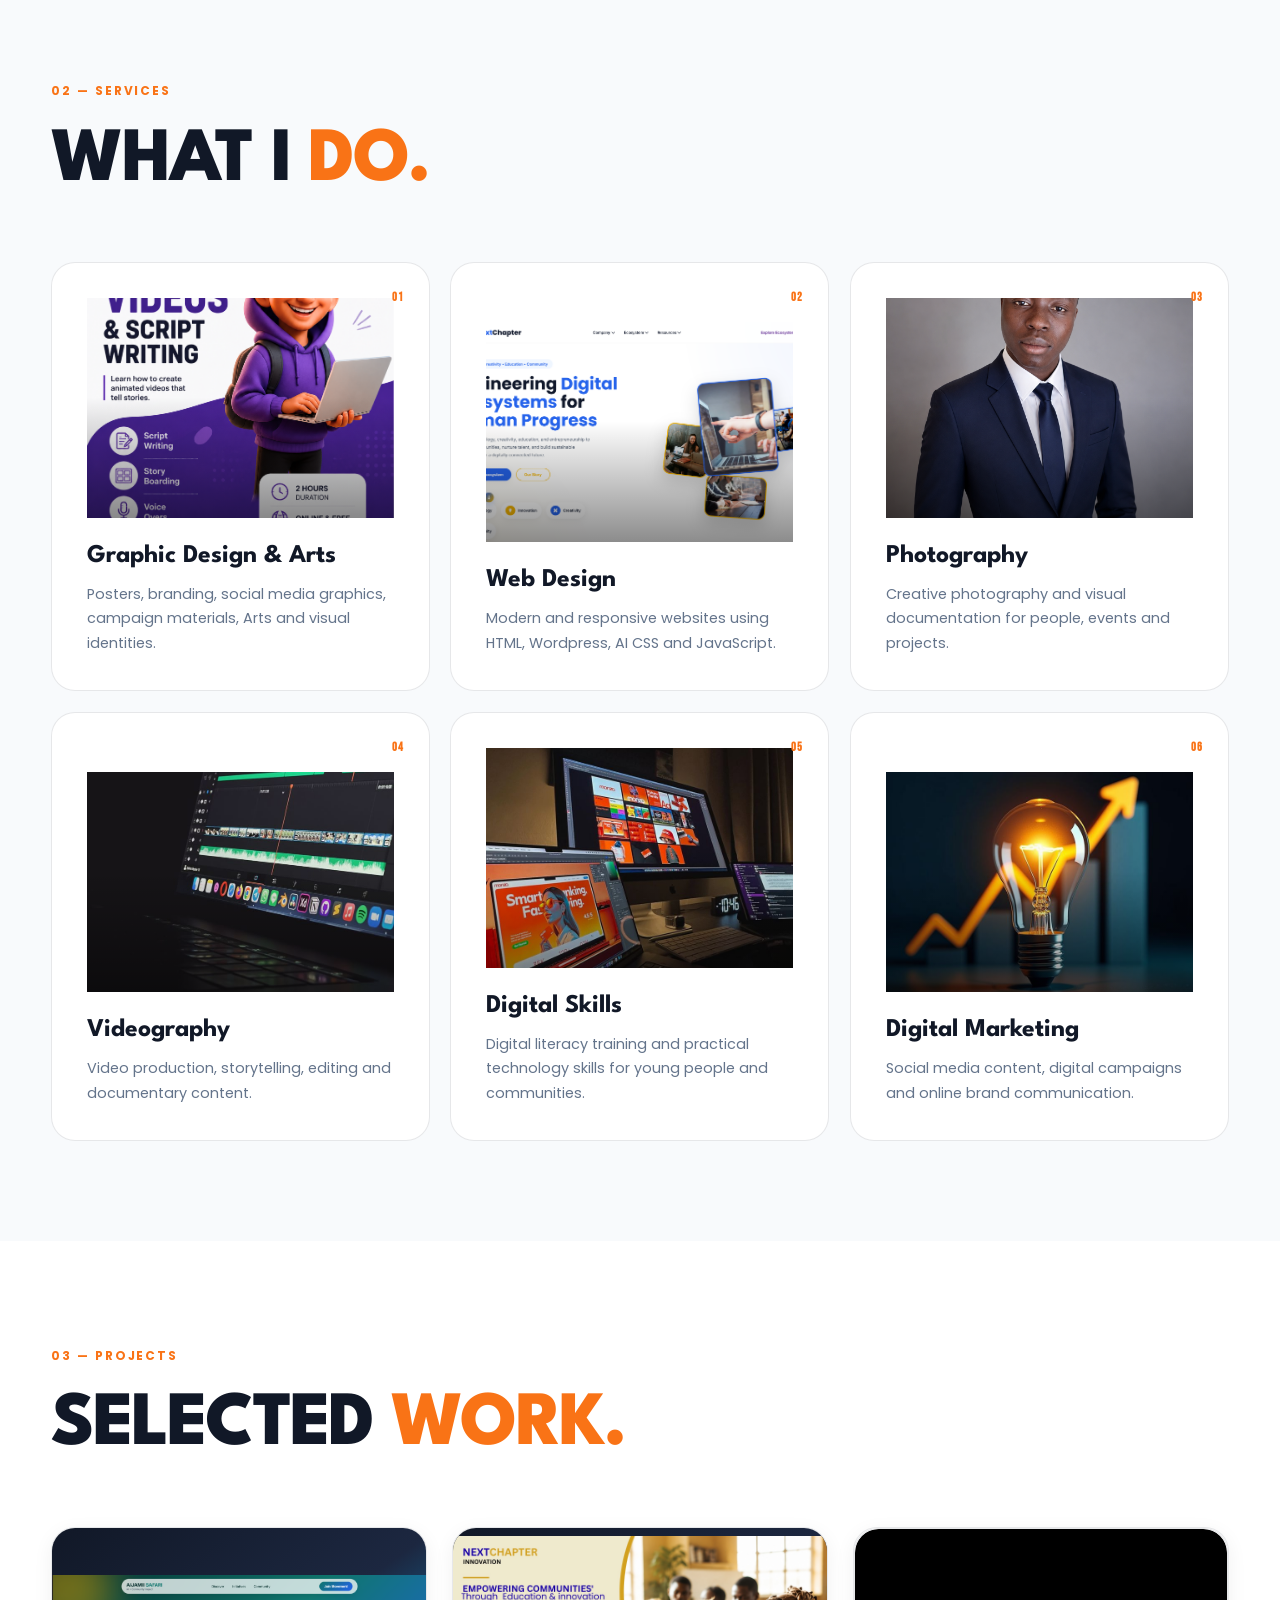
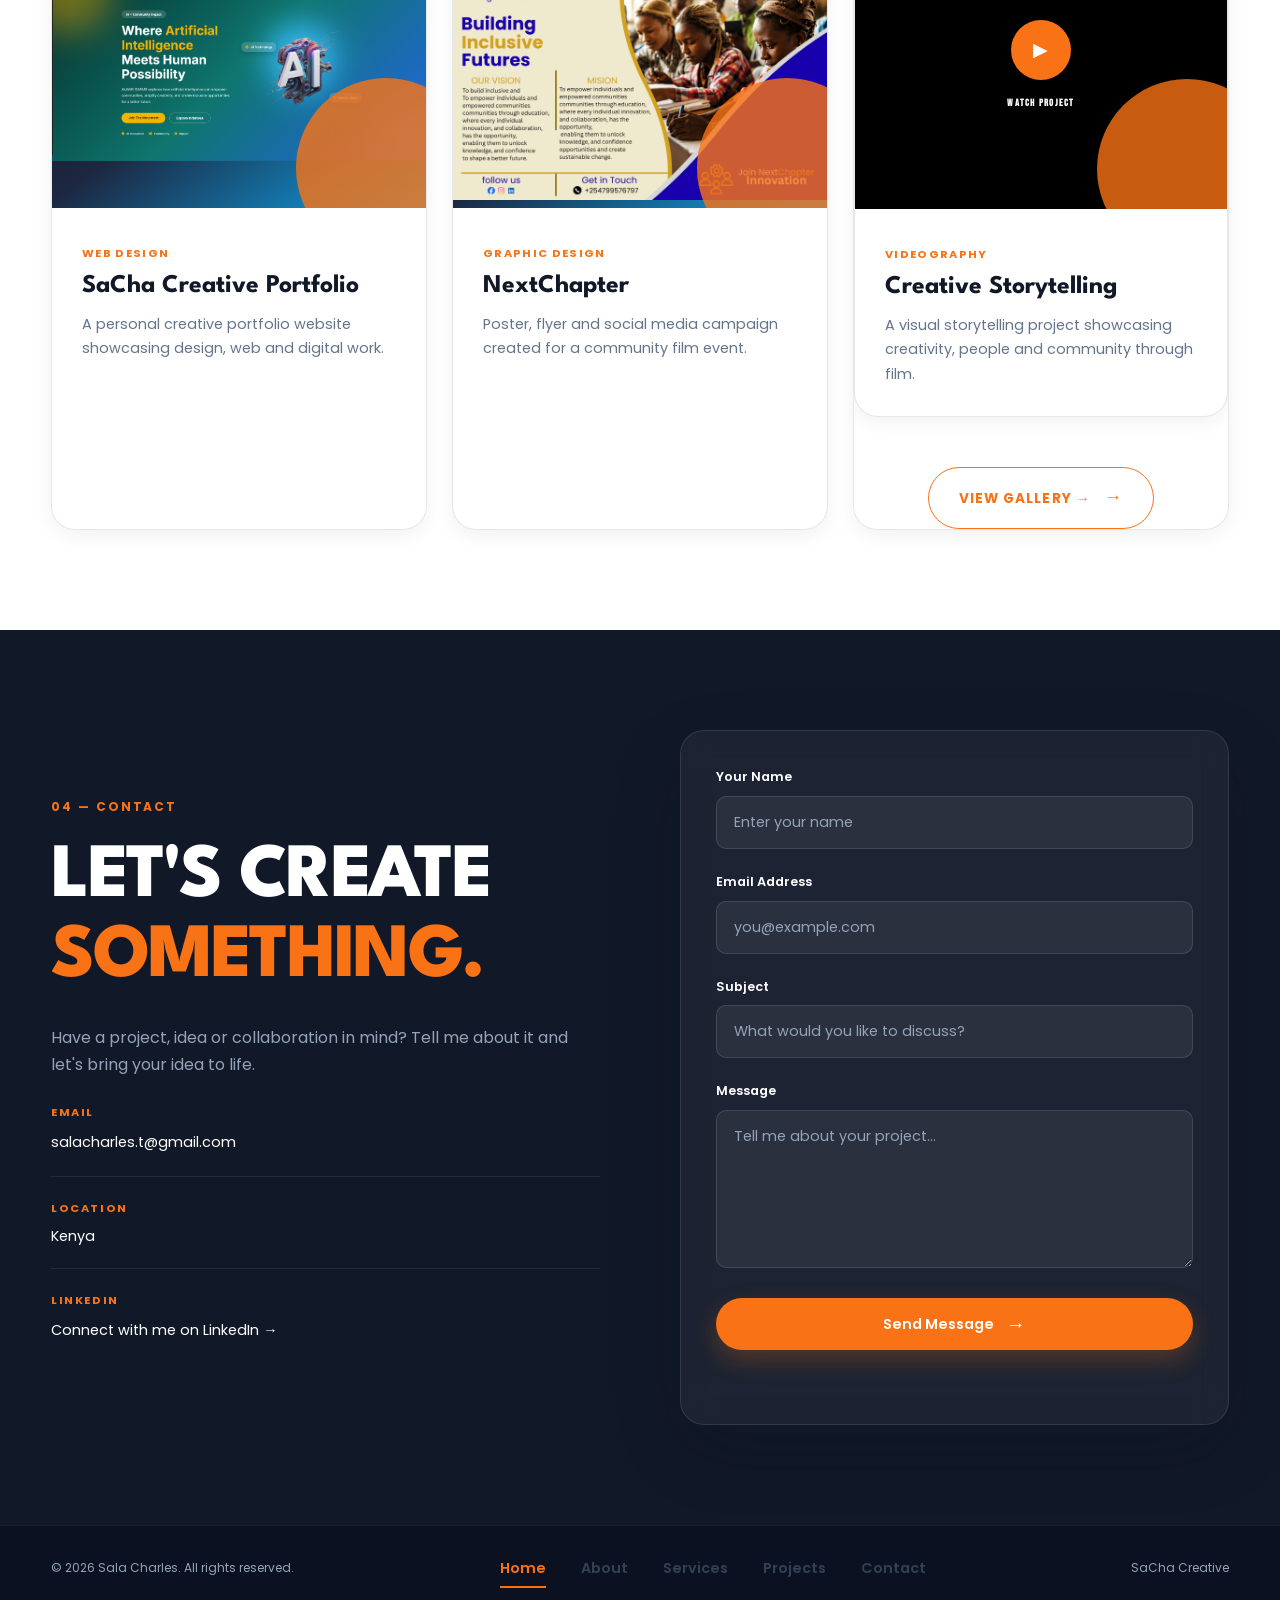
==== commit f654abca: "Update greeting from 'Hello World' to 'Goodbye World'" ====
--- a/index.html
+++ b/index.html
@@ -567,6 +567,7 @@
         >
 
             <source
+                control
                 src="./videos/vidio.mp4"
                 type="video/mp4"
             >
